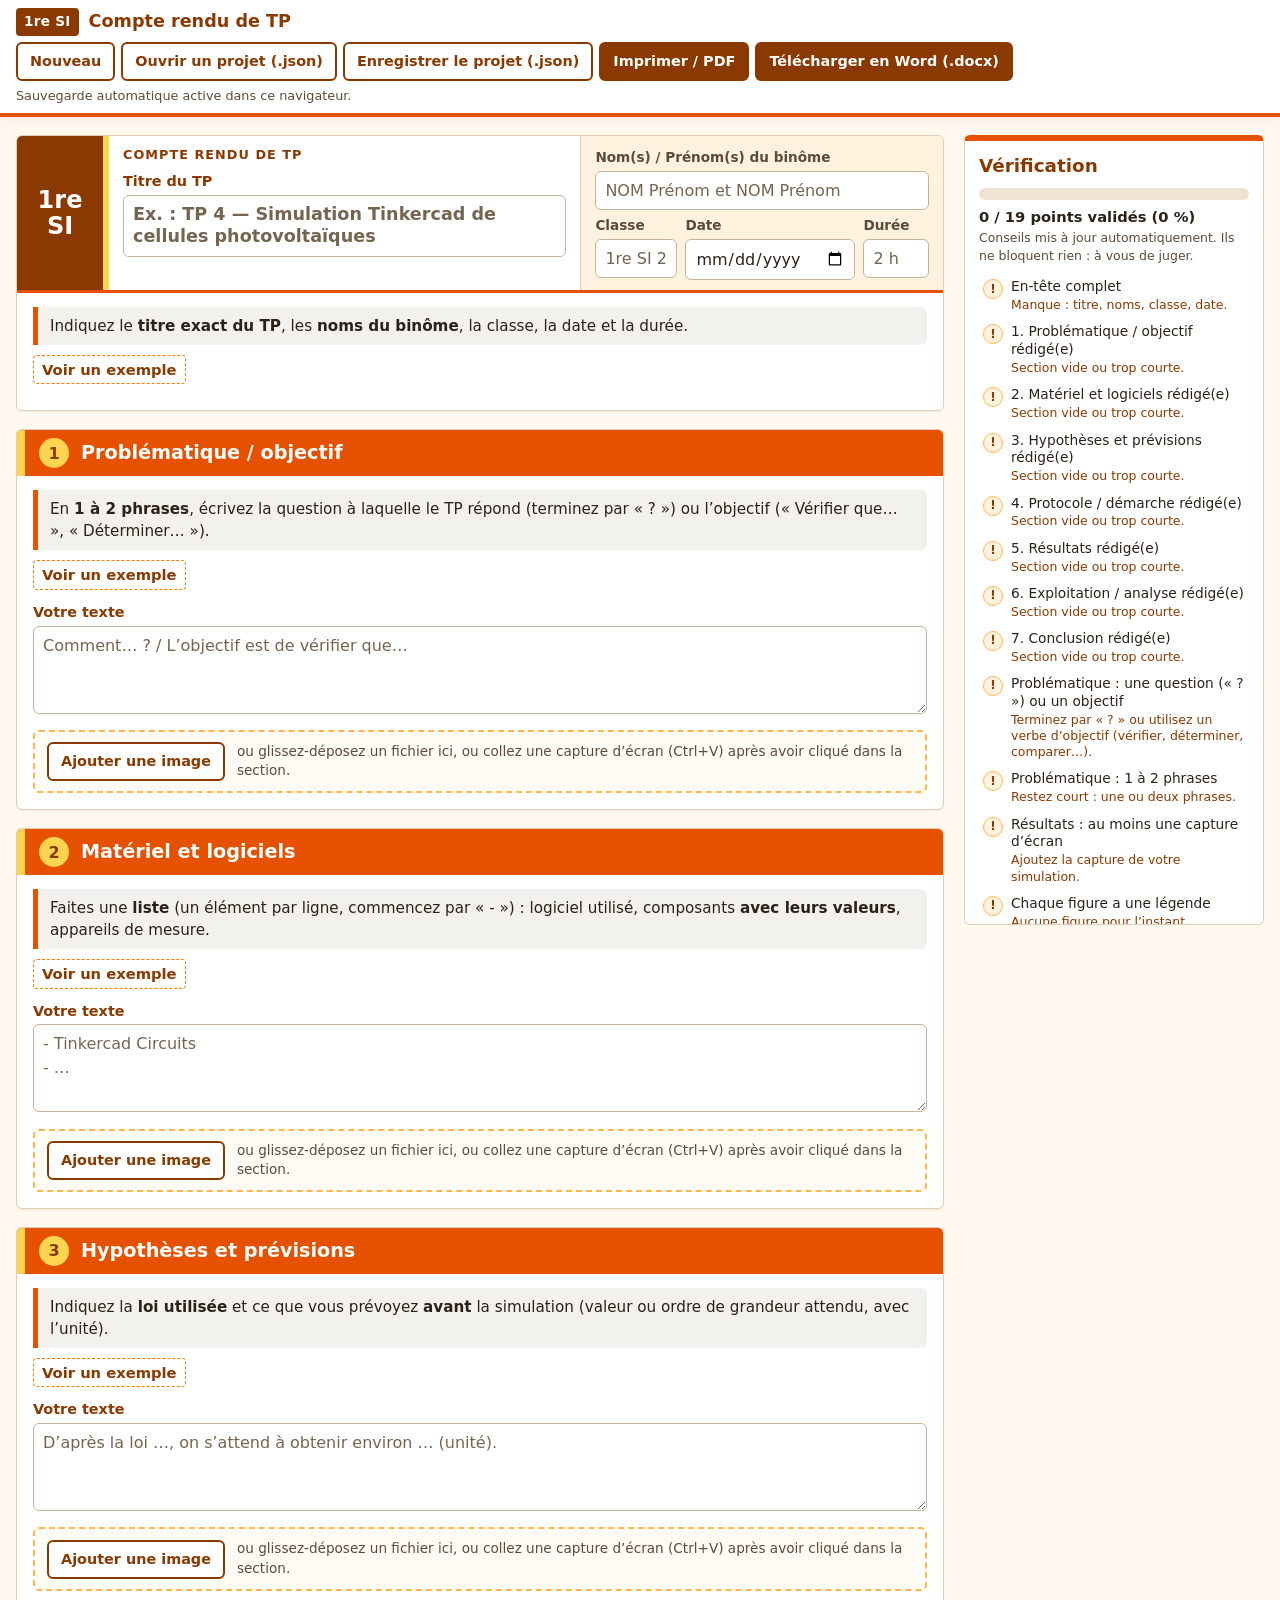
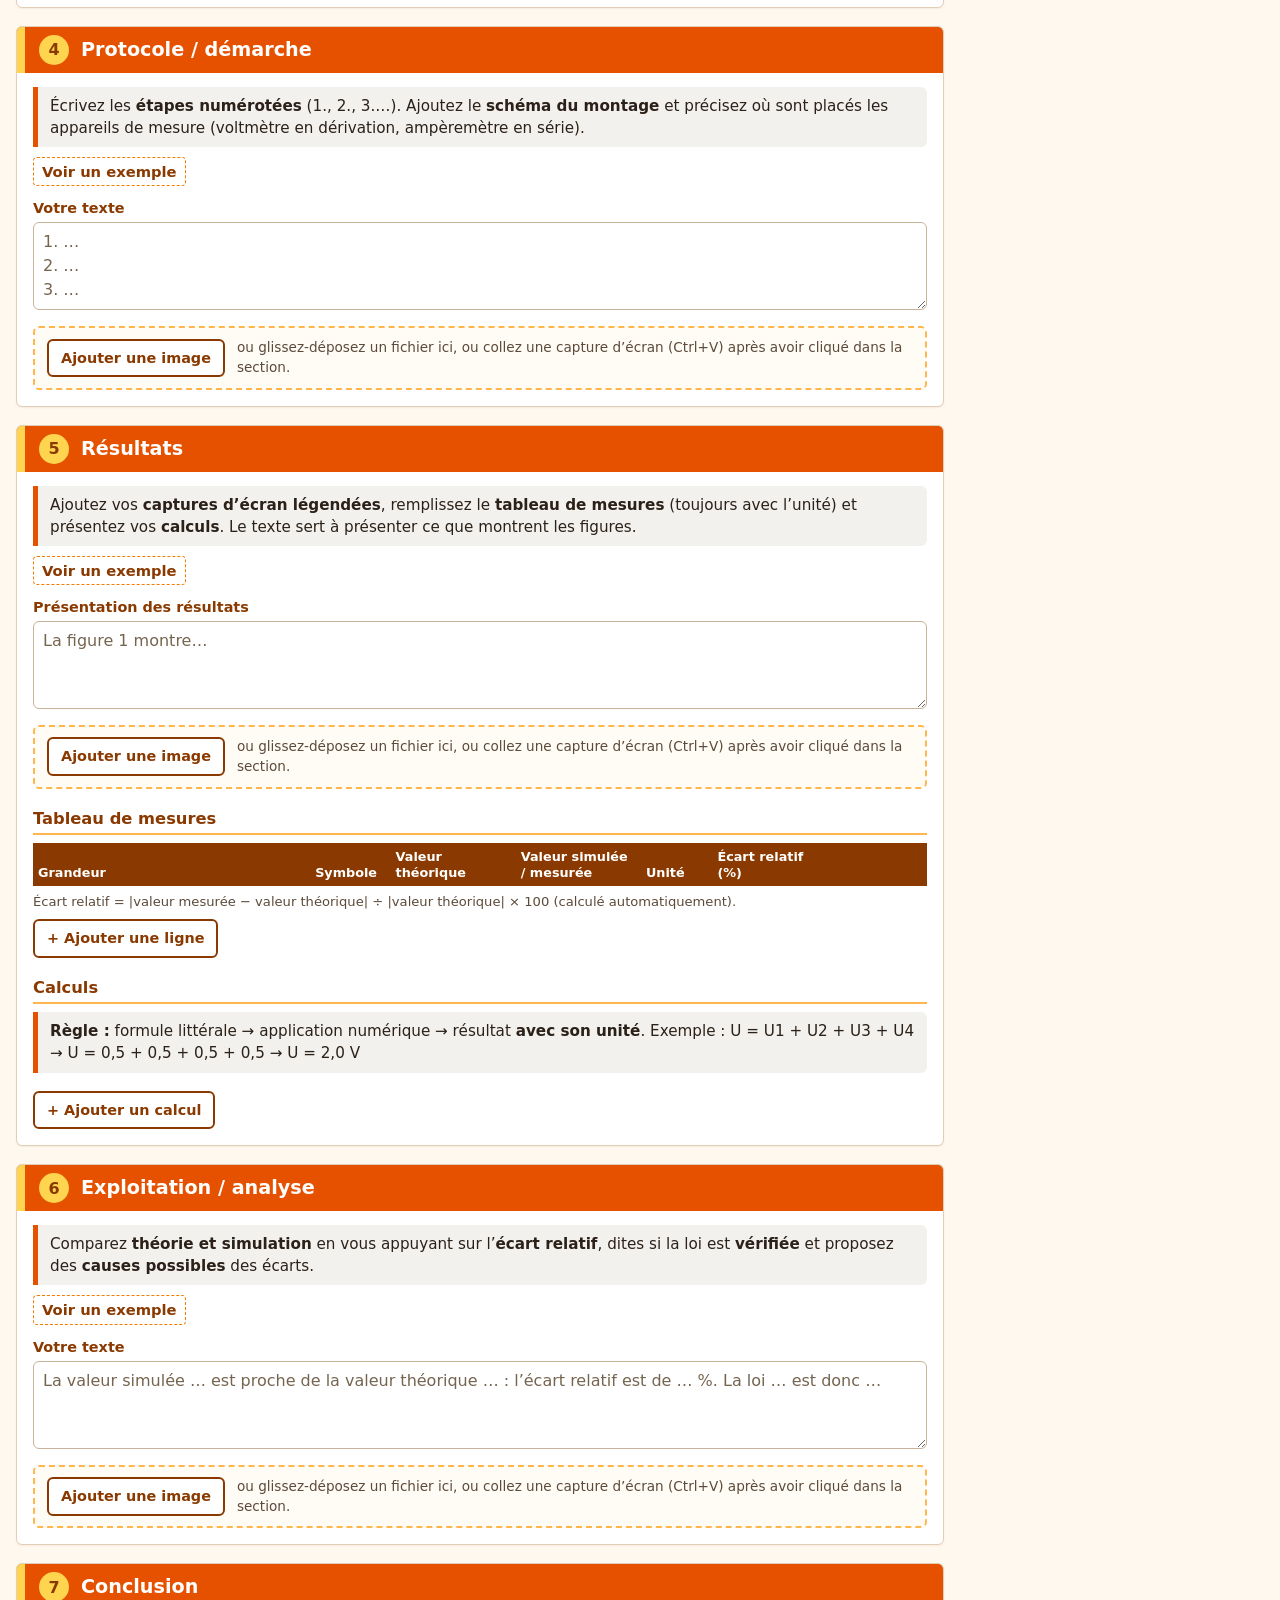
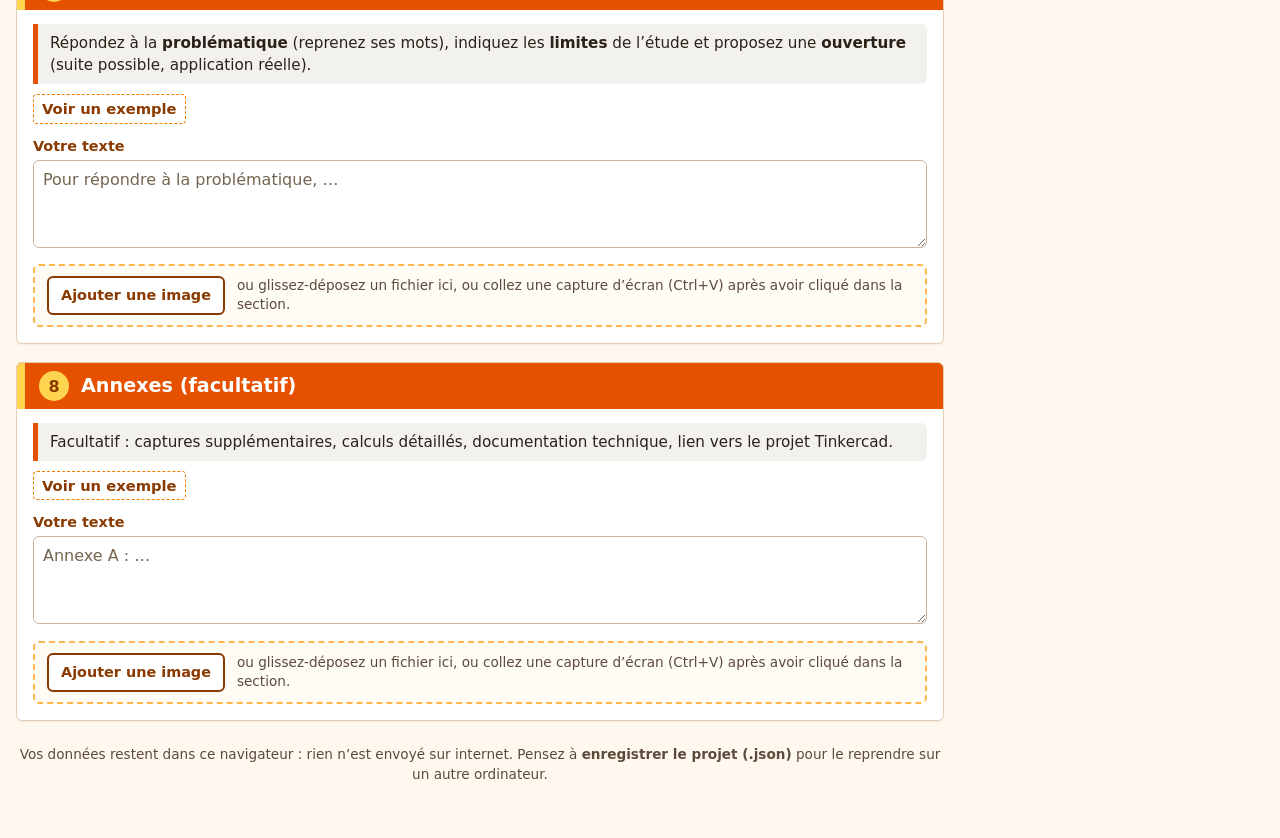
==== index.html @ ab00ecb6 "Add files via upload" ====
<!doctype html>
<html lang="fr">
<head>
  <meta charset="utf-8">
  <meta name="viewport" content="width=device-width, initial-scale=1">
  <title>Compte rendu de TP — 1re SI</title>
  <meta name="description" content="Outil hors ligne pour rédiger un compte rendu de TP en 1re Sciences de l'Ingénieur. Aucune donnée n'est envoyée sur internet.">
  <link rel="icon" href="img/icone.svg" type="image/svg+xml">
  <link rel="stylesheet" href="css/style.css">
  <link rel="stylesheet" href="css/print.css" media="print">
  <script defer src="lib/docx.min.js"></script>
  <script defer src="js/sections.js"></script>
  <script defer src="js/images.js"></script>
  <script defer src="js/export-docx.js"></script>
  <script defer src="js/app.js"></script>
</head>
<body>
  <a class="lien-evitement" href="#contenu">Aller au compte rendu</a>

  <div class="app" id="app">
    <header class="barre" role="banner">
      <div class="barre-titre">
        <span class="pastille">1re SI</span>
        <span class="barre-nom">Compte rendu de TP</span>
      </div>
      <nav class="barre-actions" aria-label="Actions sur le compte rendu">
        <button type="button" id="btn-nouveau" class="btn">Nouveau</button>
        <button type="button" id="btn-ouvrir" class="btn">Ouvrir un projet (.json)</button>
        <input type="file" id="input-ouvrir" accept=".json,application/json" hidden>
        <button type="button" id="btn-enregistrer" class="btn">Enregistrer le projet (.json)</button>
        <button type="button" id="btn-imprimer" class="btn btn-principal">Imprimer / PDF</button>
        <button type="button" id="btn-docx" class="btn btn-principal">Télécharger en Word (.docx)</button>
      </nav>
      <p class="etat-sauvegarde" id="etat-sauvegarde" role="status" aria-live="polite"></p>
    </header>

    <div class="mise-en-page">
      <main id="contenu" class="contenu" tabindex="-1">
        <div class="bandeau-info" id="bandeau-info" role="status" aria-live="polite" hidden></div>

        <!-- 0. En-tête : cartouche de fiche -->
        <section class="fiche-section cartouche-section" id="sec-entete" aria-labelledby="titre-entete">
          <div class="cartouche">
            <div class="cartouche-case">1re<br>SI</div>
            <div class="cartouche-centre">
              <h1 id="titre-entete" class="cartouche-h1">Compte rendu de TP</h1>
              <label for="ent-titre" class="label-fort">Titre du TP</label>
              <textarea id="ent-titre" data-entete="titre" rows="1" class="titre-tp"
                     placeholder="Ex. : TP 4 — Simulation Tinkercad de cellules photovoltaïques"></textarea>
            </div>
            <div class="cartouche-infos">
              <label for="ent-noms">Nom(s) / Prénom(s) du binôme</label>
              <input type="text" id="ent-noms" data-entete="noms" autocomplete="off" placeholder="NOM Prénom et NOM Prénom">
              <div class="cartouche-ligne">
                <div>
                  <label for="ent-classe">Classe</label>
                  <input type="text" id="ent-classe" data-entete="classe" autocomplete="off" placeholder="1re SI 2">
                </div>
                <div>
                  <label for="ent-date">Date</label>
                  <input type="date" id="ent-date" data-entete="date">
                </div>
                <div>
                  <label for="ent-duree">Durée</label>
                  <input type="text" id="ent-duree" data-entete="duree" autocomplete="off" placeholder="2 h">
                </div>
              </div>
            </div>
          </div>
          <div class="consigne" id="consigne-entete"></div>
          <details class="exemple"><summary>Voir un exemple</summary><div id="exemple-entete"></div></details>
        </section>

        <div id="sections"></div>

        <p class="pied-note">Vos données restent dans ce navigateur : rien n’est envoyé sur internet.
          Pensez à <strong>enregistrer le projet (.json)</strong> pour le reprendre sur un autre ordinateur.</p>
      </main>

      <aside class="verif" aria-labelledby="titre-verif">
        <div class="verif-boite">
          <h2 id="titre-verif" class="verif-titre">Vérification</h2>
          <div class="progression" aria-hidden="true"><div class="progression-barre" id="progression-barre"></div></div>
          <p class="progression-texte" id="progression-texte" aria-live="polite"></p>
          <p class="verif-aide">Conseils mis à jour automatiquement. Ils ne bloquent rien : à vous de juger.</p>
          <ul class="verif-liste" id="verif-liste"></ul>
        </div>
      </aside>
    </div>
  </div>

  <!-- Rendu destiné à l’impression / PDF (rempli par js/app.js) -->
  <div id="impression" class="impression" aria-hidden="true"></div>

  <template id="tpl-section">
    <section class="fiche-section">
      <h2 class="bandeau"><span class="num"></span><span class="bandeau-texte"></span></h2>
      <div class="section-corps">
        <div class="consigne"></div>
        <details class="exemple"><summary>Voir un exemple</summary><div class="exemple-contenu"></div></details>
        <label class="label-fort label-texte"></label>
        <textarea class="texte-auto" rows="3"></textarea>
        <ol class="figures" aria-label="Figures de la section"></ol>
        <div class="depot">
          <button type="button" class="btn btn-image">Ajouter une image</button>
          <span class="depot-aide">ou glissez-déposez un fichier ici, ou collez une capture d’écran (Ctrl+V) après avoir cliqué dans la section.</span>
          <input type="file" accept="image/*" multiple hidden>
        </div>
        <div class="zone-mesures"></div>
      </div>
    </section>
  </template>

  <noscript><p class="noscript">Cet outil a besoin de JavaScript pour fonctionner.</p></noscript>
</body>
</html>
---- css/style.css ----
/* Compte rendu de TP — 1re SI — feuille de style écran
 * Charte filière SI : orange et jaune. Polices système uniquement (aucune dépendance réseau). */

:root {
  --si-fonce: #8a3a00;
  --si: #e65100;
  --si-moyen: #f57c00;
  --si-clair: #ffb74d;
  --jaune: #ffd54f;
  --fond: #fff8ee;
  --texte: #2b2118;
  --texte-doux: #5c4a3a;
  --gris-consigne: #f3f1ee;
  --bord: #e3cdb4;
  --blanc: #ffffff;
  --ok: #1b6e2d;
  --ok-fond: #e8f5e9;
  --alerte: #8a3a00;
  --alerte-fond: #fff3e0;
  --erreur: #b3261e;
  --rayon: 6px;
  --police: system-ui, -apple-system, "Segoe UI", Roboto, "Helvetica Neue", Arial, "Noto Sans", sans-serif;
}

* { box-sizing: border-box; }
html { scroll-padding-top: 90px; }
body {
  margin: 0;
  background: var(--fond);
  color: var(--texte);
  font-family: var(--police);
  font-size: 16px;
  line-height: 1.45;
}

.visually-hidden {
  position: absolute !important; width: 1px; height: 1px; padding: 0; margin: -1px;
  overflow: hidden; clip: rect(0 0 0 0); white-space: nowrap; border: 0;
}
.lien-evitement {
  position: absolute; left: 8px; top: -60px; z-index: 100;
  background: var(--si-fonce); color: #fff; padding: 8px 12px; border-radius: var(--rayon);
}
.lien-evitement:focus { top: 8px; }

:focus-visible { outline: 3px solid #1a4fd6; outline-offset: 2px; }

/* ---------- Barre du haut ---------- */
.barre {
  position: sticky; top: 0; z-index: 20;
  display: flex; flex-wrap: wrap; align-items: center; gap: 6px 14px;
  padding: 8px 16px;
  background: var(--blanc);
  border-bottom: 4px solid var(--si);
  box-shadow: 0 2px 6px rgba(80, 40, 0, .08);
}
.barre-titre { display: flex; align-items: center; gap: 10px; margin-right: auto; }
.pastille {
  background: var(--si-fonce); color: #fff; font-weight: 800; font-size: .85rem;
  padding: 4px 8px; border-radius: 4px; letter-spacing: .02em;
}
.barre-nom { font-weight: 700; font-size: 1.1rem; color: var(--si-fonce); }
.barre-actions { display: flex; flex-wrap: wrap; gap: 6px; }
.etat-sauvegarde { flex-basis: 100%; margin: 0; font-size: .8rem; color: var(--texte-doux); min-height: 1em; }
.etat-sauvegarde.alerte { color: var(--erreur); font-weight: 600; }

.btn {
  font: inherit; font-size: .9rem; font-weight: 600;
  padding: 7px 12px; min-height: 38px;
  border-radius: var(--rayon);
  border: 2px solid var(--si-fonce);
  background: var(--blanc); color: var(--si-fonce);
  cursor: pointer;
}
.btn:hover { background: #fff1e0; }
.btn-principal { background: var(--si-fonce); color: #fff; }
.btn-principal:hover { background: #6e2e00; }
.btn:disabled { opacity: .6; cursor: progress; }
.btn-discret { border-width: 1px; font-weight: 500; font-size: .85rem; min-height: 32px; padding: 4px 10px; }

.btn-icone {
  font: inherit; width: 34px; height: 34px; border-radius: var(--rayon);
  border: 1px solid var(--bord); background: var(--blanc); color: var(--si-fonce);
  cursor: pointer; font-weight: 700;
}
.btn-icone:hover:not(:disabled) { background: #fff1e0; border-color: var(--si-fonce); }
.btn-icone:disabled { opacity: .35; cursor: default; }

/* ---------- Mise en page ---------- */
.mise-en-page {
  display: grid;
  grid-template-columns: minmax(0, 1fr) 300px;
  gap: 20px;
  max-width: 1280px;
  margin: 0 auto;
  padding: 18px 16px 40px;
}
.contenu { min-width: 0; outline: none; }

.bandeau-info {
  margin: 0 0 14px; padding: 10px 14px; border-radius: var(--rayon);
  background: #fff3cd; border: 1px solid var(--jaune); color: var(--texte);
}
.bandeau-info.erreur { background: #fde8e6; border-color: #e6a19b; color: #7a1a12; }

/* ---------- Sections (fiche de lycée) ---------- */
.fiche-section {
  background: var(--blanc);
  border: 1px solid var(--bord);
  border-radius: var(--rayon);
  margin-bottom: 18px;
  box-shadow: 0 1px 2px rgba(80, 40, 0, .06);
  overflow: hidden;
}
.fiche-section.survol-depot { outline: 3px dashed var(--si); outline-offset: -3px; background: #fffaf2; }

.bandeau {
  display: flex; align-items: center; gap: 12px;
  margin: 0; padding: 8px 14px;
  background: var(--si);
  color: #fff;
  font-size: 1.2rem; font-weight: 700; /* grand texte gras : contraste AA (≥ 3:1) sur l’orange */
  border-left: 8px solid var(--jaune);
}
.num {
  display: inline-grid; place-items: center;
  width: 30px; height: 30px; border-radius: 50%;
  background: var(--jaune); color: var(--si-fonce); font-weight: 800; font-size: 1rem;
}
.section-corps { padding: 14px 16px 16px; }

.consigne {
  background: var(--gris-consigne);
  border-left: 5px solid var(--si);
  padding: 8px 12px;
  border-radius: 0 var(--rayon) var(--rayon) 0;
  margin: 0 0 10px;
  font-size: .95rem;
}
.consigne-regle { margin-top: 4px; }

.exemple { margin: 0 0 12px; }
.exemple summary {
  cursor: pointer; display: inline-block;
  color: var(--si-fonce); font-weight: 600; font-size: .92rem;
  padding: 3px 8px; border-radius: 4px; border: 1px dashed var(--si-moyen);
}
.exemple summary:hover { background: #fff1e0; }
.exemple[open] summary { margin-bottom: 6px; }
.exemple > div {
  background: #fffdf5; border: 1px solid #f1e2b8; border-radius: var(--rayon);
  padding: 4px 14px; font-size: .93rem; color: var(--texte-doux);
}
.exemple > div::before {
  content: "Exemple — TP cellules photovoltaïques"; display: block;
  font-size: .75rem; text-transform: uppercase; letter-spacing: .05em; color: var(--si-fonce); font-weight: 700; margin-top: 8px;
}

label { display: block; font-size: .85rem; font-weight: 600; color: var(--texte-doux); margin: 6px 0 3px; }
.label-fort { color: var(--si-fonce); font-size: .9rem; }

input[type=text], input[type=date], textarea {
  width: 100%;
  font: inherit; color: var(--texte);
  border: 1px solid #c9b29a; border-radius: var(--rayon);
  padding: 7px 9px; background: #fff;
}
input::placeholder, textarea::placeholder { color: #75644f; }
textarea { resize: vertical; min-height: 72px; overflow: hidden; line-height: 1.5; }
input:focus, textarea:focus { border-color: var(--si-moyen); }
.manque { border-color: var(--si) !important; background: #fff6ec !important; }
.invalide { border-color: var(--erreur) !important; background: #fdeceb !important; }

/* ---------- Cartouche d’en-tête ---------- */
.cartouche-section { padding: 0 0 14px; }
.cartouche {
  display: grid;
  grid-template-columns: 92px minmax(0, 1.3fr) minmax(0, 1fr);
  border-bottom: 3px solid var(--si);
  margin-bottom: 14px;
}
.cartouche-case {
  background: var(--si-fonce); color: #fff;
  display: grid; place-items: center; text-align: center;
  font-size: 1.5rem; font-weight: 800; line-height: 1.1;
  border-right: 6px solid var(--jaune);
}
.cartouche-centre { padding: 10px 14px; }
.cartouche-h1 { margin: 0 0 2px; font-size: .8rem; text-transform: uppercase; letter-spacing: .08em; color: var(--si-fonce); }
.titre-tp { font-size: 1.1rem; font-weight: 700; min-height: 44px; resize: none; line-height: 1.3; }
.cartouche-infos { padding: 6px 14px 10px; background: #fff3e0; border-left: 1px solid var(--bord); }
.cartouche-ligne { display: grid; grid-template-columns: 1fr 1.25fr .8fr; gap: 8px; }
.cartouche-section > .consigne, .cartouche-section > .exemple { margin-left: 16px; margin-right: 16px; }

/* ---------- Figures ---------- */
.figures { list-style: none; margin: 10px 0 0; padding: 0; }
.zone-mesures { margin-top: 6px; }
.figure {
  border: 1px solid var(--bord); border-radius: var(--rayon);
  padding: 10px; margin-bottom: 10px; background: #fffcf8;
}
.figure-cadre { margin: 0 auto 8px; }
.figure-cadre.largeur-50 { width: 50%; }
.figure-cadre.largeur-75 { width: 75%; }
.figure-cadre.largeur-100 { width: 100%; }
.figure-cadre img { display: block; width: 100%; height: auto; max-height: 520px; object-fit: contain; border: 1px solid #eee; background: #fff; }
.figure-outils { display: grid; grid-template-columns: auto minmax(0, 1fr); gap: 6px 8px; align-items: center; }
.legende-label { margin: 0; color: var(--si-fonce); font-size: .95rem; white-space: nowrap; }
.figure-barre { grid-column: 1 / -1; display: flex; justify-content: space-between; align-items: center; gap: 8px; flex-wrap: wrap; }
.figure-tailles, .figure-actions { display: flex; gap: 4px; align-items: center; }
.petit { font-size: .8rem; color: var(--texte-doux); margin-right: 2px; }
.btn-taille {
  font: inherit; font-size: .82rem; padding: 4px 9px; min-height: 32px;
  border: 1px solid var(--bord); background: #fff; color: var(--texte); border-radius: 4px; cursor: pointer;
}
.btn-taille[aria-pressed="true"] { background: var(--jaune); border-color: var(--si-moyen); color: var(--si-fonce); font-weight: 700; }

.depot {
  margin-top: 10px; padding: 10px 12px;
  border: 2px dashed var(--si-clair); border-radius: var(--rayon);
  display: flex; flex-wrap: wrap; align-items: center; gap: 8px 12px;
  background: #fffbf5;
}
.depot-aide { font-size: .85rem; color: var(--texte-doux); flex: 1 1 260px; }

/* ---------- Tableau de mesures ---------- */
.sous-titre { margin: 18px 0 8px; font-size: 1.02rem; color: var(--si-fonce); border-bottom: 2px solid var(--si-clair); padding-bottom: 3px; }
.tableau-defile { overflow-x: auto; position: relative; }
.tableau-mesures { width: 100%; border-collapse: collapse; min-width: 640px; }
.tableau-mesures th {
  background: var(--si-fonce); color: #fff; font-size: .8rem; font-weight: 700;
  padding: 6px 5px; text-align: left; vertical-align: bottom; line-height: 1.2;
}
.tableau-mesures th:nth-child(1) { width: 31%; }
.tableau-mesures th:nth-child(2) { width: 9%; }
.tableau-mesures th:nth-child(3), .tableau-mesures th:nth-child(4) { width: 14%; }
.tableau-mesures th:nth-child(5) { width: 8%; }
.tableau-mesures th:nth-child(6) { width: 12%; }
.tableau-mesures th:nth-child(7) { width: 44px; }
.tableau-mesures td { border-bottom: 1px solid var(--bord); padding: 3px; }
.tableau-mesures tbody tr:nth-child(even) { background: #fdf6ee; }
.cellule { padding: 5px 6px !important; font-size: .92rem; }
.cellule-num { text-align: right; }
.ecart { font-weight: 700; text-align: right; padding-right: 8px !important; color: var(--ok); white-space: nowrap; }
.ecart-fort { color: var(--erreur); }
.aide-formule { font-size: .82rem; color: var(--texte-doux); margin: 6px 0 8px; }

.calculs-liste { display: grid; gap: 10px; margin-bottom: 8px; }
.calcul { border: 1px solid var(--bord); border-left: 5px solid var(--si-moyen); border-radius: var(--rayon); padding: 6px 12px 10px; margin: 0; background: #fffcf8; }
.calcul legend { font-weight: 700; color: var(--si-fonce); padding: 0 4px; }
.calcul-grille { display: grid; grid-template-columns: 1.3fr 1.3fr 1fr 90px; gap: 0 10px; margin-bottom: 6px; }
.calcul-champ.large { grid-column: 1 / -1; }

.pied-note { font-size: .85rem; color: var(--texte-doux); text-align: center; margin-top: 24px; }

/* ---------- Panneau Vérification ---------- */
.verif { min-width: 0; }
.verif-boite {
  position: sticky; top: 92px;
  background: var(--blanc); border: 1px solid var(--bord); border-top: 6px solid var(--si);
  border-radius: var(--rayon); padding: 12px 14px;
  max-height: calc(100vh - 110px); overflow-y: auto;
}
.verif-titre { margin: 0 0 8px; font-size: 1.15rem; color: var(--si-fonce); }
.progression { height: 12px; background: #f1e3d2; border-radius: 6px; overflow: hidden; }
.progression-barre { height: 100%; width: 0; background: linear-gradient(90deg, var(--si), var(--jaune)); transition: width .3s; }
.progression-texte { font-weight: 700; margin: 6px 0 2px; font-size: .92rem; }
.verif-aide { font-size: .78rem; color: var(--texte-doux); margin: 0 0 8px; }
.verif-liste { list-style: none; margin: 0; padding: 0; }
.verif-liste li { margin: 0; }
.verif-liste a {
  display: flex; gap: 8px; align-items: flex-start;
  padding: 5px 4px; border-radius: 4px; text-decoration: none; color: var(--texte); font-size: .86rem; line-height: 1.3;
}
.verif-liste a:hover { background: #fff6ec; }
.coche {
  flex: 0 0 20px; height: 20px; border-radius: 50%; display: grid; place-items: center;
  font-size: .75rem; font-weight: 800; margin-top: 1px;
}
.ok .coche { background: var(--ok-fond); color: var(--ok); border: 1px solid #9fcca8; }
.a-faire .coche { background: var(--alerte-fond); color: var(--alerte); border: 1px solid var(--si-clair); }
.ok .verif-texte { color: var(--texte-doux); }
.verif-texte small { display: block; color: var(--si-fonce); font-size: .78rem; margin-top: 1px; }

.impression { display: none; }
.noscript { padding: 20px; text-align: center; }

/* ---------- Tablette et petits écrans ---------- */
@media (max-width: 1100px) {
  .mise-en-page { grid-template-columns: minmax(0, 1fr) 260px; gap: 14px; }
}
@media (max-width: 900px) {
  .mise-en-page { grid-template-columns: 1fr; }
  .verif { order: -1; }
  .verif-boite { position: static; max-height: none; }
  .verif-liste { columns: 2; column-gap: 16px; }
  .verif-liste li { break-inside: avoid; }
  .barre { position: static; }
  .cartouche { grid-template-columns: 92px minmax(0, 1fr); }
  .cartouche-infos { grid-column: 1 / -1; border-left: 0; border-top: 1px solid var(--bord); }
  html { scroll-padding-top: 10px; }
}
@media (max-width: 640px) {
  .cartouche { grid-template-columns: 70px minmax(0, 1fr); }
  .cartouche-ligne { grid-template-columns: 1fr 1fr; }
  .calcul-grille { grid-template-columns: 1fr; }
  .verif-liste { columns: auto; max-height: 260px; overflow-y: auto; }
  .barre-actions .btn { flex: 1 1 auto; }
}
---- css/print.css ----
/* Compte rendu de TP — 1re SI — feuille d’impression A4
 * Seul le bloc #impression (généré par js/app.js) est imprimé : pas de boutons ni de champs. */

@page {
  size: A4;
  margin: 14mm 15mm 16mm 15mm;
  @bottom-left {
    content: "Compte rendu de TP — 1re SI";
    font-family: system-ui, -apple-system, "Segoe UI", Roboto, Arial, sans-serif;
    font-size: 8pt; color: #6b5a4a;
  }
  @bottom-right {
    content: "Page " counter(page) " / " counter(pages);
    font-family: system-ui, -apple-system, "Segoe UI", Roboto, Arial, sans-serif;
    font-size: 8pt; color: #6b5a4a;
  }
}

html, body { background: #fff !important; }
body { font-size: 10.5pt; line-height: 1.4; color: #1f1710; }
* { -webkit-print-color-adjust: exact; print-color-adjust: exact; }

.app, .lien-evitement, .noscript { display: none !important; }
.impression { display: block !important; }

/* Cartouche */
.p-cartouche {
  display: grid;
  grid-template-columns: 22mm minmax(0, 1fr) 62mm;
  border: 1.2pt solid #8a3a00;
  margin-bottom: 6mm;
  break-inside: avoid;
}
.p-case {
  background: #e65100; color: #fff; border-right: 3mm solid #ffd54f;
  display: grid; place-items: center; text-align: center;
  font-weight: 800; font-size: 15pt; line-height: 1.1;
}
.p-titre { padding: 3mm 4mm; }
.p-sur { font-size: 8pt; text-transform: uppercase; letter-spacing: .08em; color: #8a3a00; font-weight: 700; }
.p-h1 { font-size: 15pt; font-weight: 800; line-height: 1.2; margin-top: 1mm; }
.p-infos {
  margin: 0; padding: 2.5mm 4mm; background: #fff3e0; border-left: 1pt solid #e3cdb4;
  display: grid; grid-template-columns: auto 1fr; gap: .6mm 3mm; font-size: 9.5pt; align-content: center;
}
.p-infos dt { font-weight: 700; color: #8a3a00; }
.p-infos dd { margin: 0; }

/* Sections */
.p-section { margin-bottom: 5mm; }
.p-bandeau {
  display: flex; align-items: center; gap: 3mm;
  background: #e65100; color: #fff; border-left: 2.5mm solid #ffd54f;
  font-size: 12pt; margin: 0 0 2.5mm; padding: 1.4mm 3mm;
  break-after: avoid; page-break-after: avoid; break-inside: avoid;
}
.p-num {
  display: inline-grid; place-items: center; width: 6.5mm; height: 6.5mm; border-radius: 50%;
  background: #ffd54f; color: #8a3a00; font-size: 10pt; font-weight: 800;
}
.p-section p { margin: 0 0 2mm; orphans: 3; widows: 3; }
.p-vide { color: #8a7867; font-style: italic; }

/* Figures : jamais coupées */
.p-figure { margin: 3mm auto 4mm; text-align: center; break-inside: avoid; page-break-inside: avoid; }
.p-figure img { display: block; margin: 0 auto 1.5mm; max-width: 100%; max-height: 190mm; object-fit: contain; border: .5pt solid #ddd; }
.p-l50 { width: 50%; } .p-l75 { width: 75%; } .p-l100 { width: 100%; }
.p-figure figcaption { font-size: 9pt; font-style: italic; color: #3d3026; }

/* Tableau de mesures */
.p-tableau { width: 100%; border-collapse: collapse; margin: 3mm 0 4mm; font-size: 9pt; break-inside: avoid; }
.p-tableau caption { text-align: left; font-weight: 700; color: #8a3a00; margin-bottom: 1mm; font-size: 10pt; }
.p-tableau th { background: #8a3a00; color: #fff; padding: 1.4mm 1.5mm; text-align: left; font-weight: 700; border: .5pt solid #8a3a00; }
.p-tableau td { border: .5pt solid #c9b29a; padding: 1.2mm 1.5mm; }
.p-tableau tbody tr:nth-child(even) td { background: #fdf3e7; }
.p-tableau .n { text-align: right; white-space: nowrap; }
.p-tableau tr { break-inside: avoid; }

/* Calculs */
.p-calculs h3 { font-size: 10.5pt; color: #8a3a00; margin: 3mm 0 1.5mm; break-after: avoid; }
.p-calcul {
  border: .6pt solid #e3cdb4; border-left: 1.6mm solid #f57c00; background: #fffaf3;
  padding: 1.6mm 3mm; margin-bottom: 2mm; break-inside: avoid; font-size: 9.5pt;
}
.p-calcul-titre { font-weight: 700; color: #8a3a00; margin-bottom: .6mm; }
.p-etiq { font-weight: 700; }
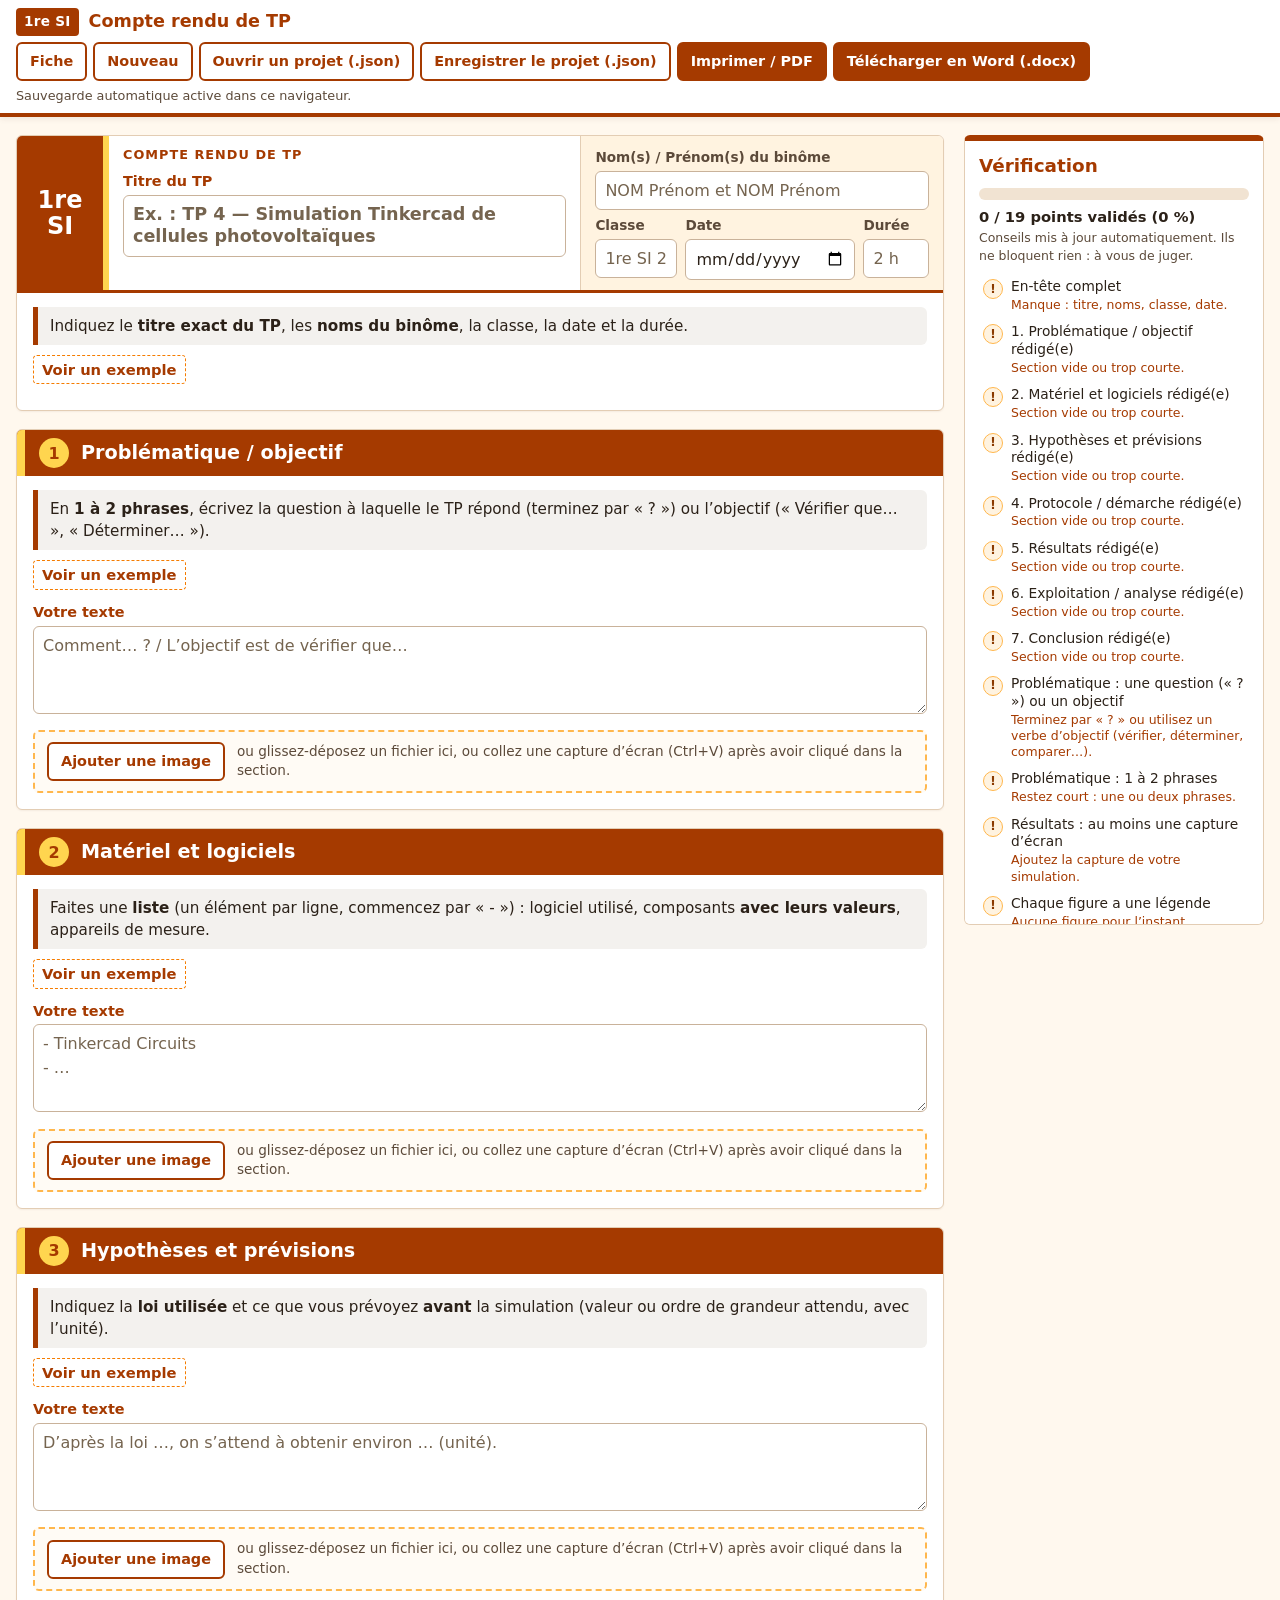
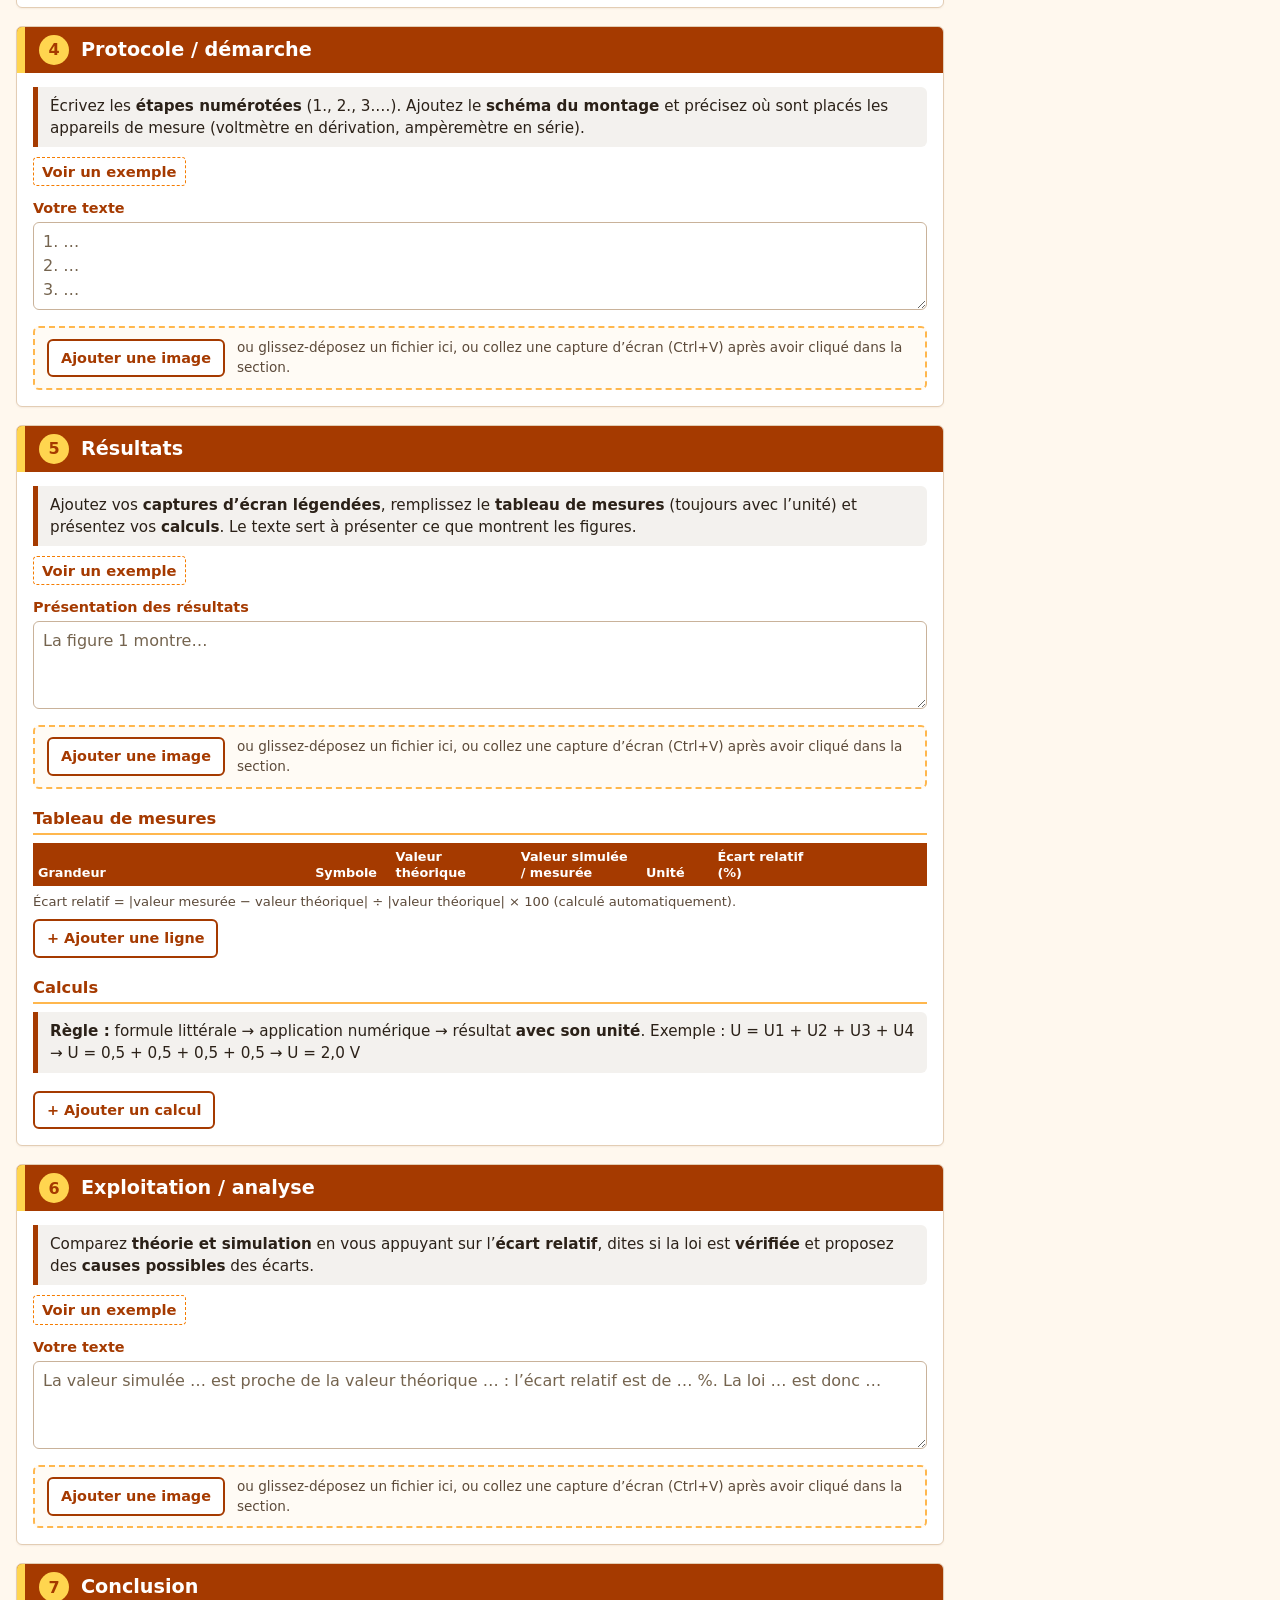
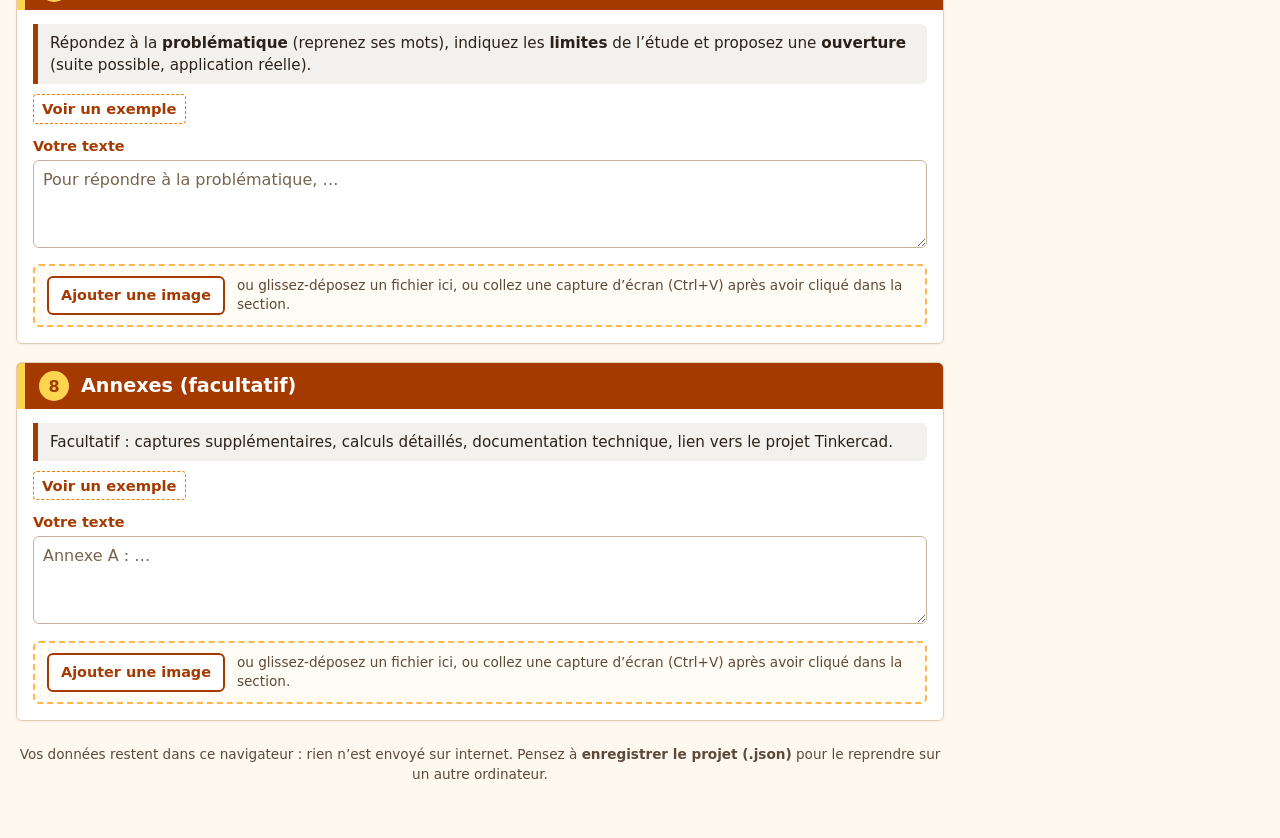
==== commit de05368b: "Add button for fiche in navigation actions" ====
--- a/index.html
+++ b/index.html
@@ -24,6 +24,7 @@
         <span class="barre-nom">Compte rendu de TP</span>
       </div>
       <nav class="barre-actions" aria-label="Actions sur le compte rendu">
+         <button type="button" id="btn-fiche" class="btn">Fiche</button>
         <button type="button" id="btn-nouveau" class="btn">Nouveau</button>
         <button type="button" id="btn-ouvrir" class="btn">Ouvrir un projet (.json)</button>
         <input type="file" id="input-ouvrir" accept=".json,application/json" hidden>
--- a/css/style.css
+++ b/css/style.css
@@ -2,8 +2,8 @@
  * Charte filière SI : orange et jaune. Polices système uniquement (aucune dépendance réseau). */
 
 :root {
-  --si-fonce: #8a3a00;
-  --si: #e65100;
+  --si-fonce: #a53a00;
+  --si: #a53a00;
   --si-moyen: #f57c00;
   --si-clair: #ffb74d;
   --jaune: #ffd54f;
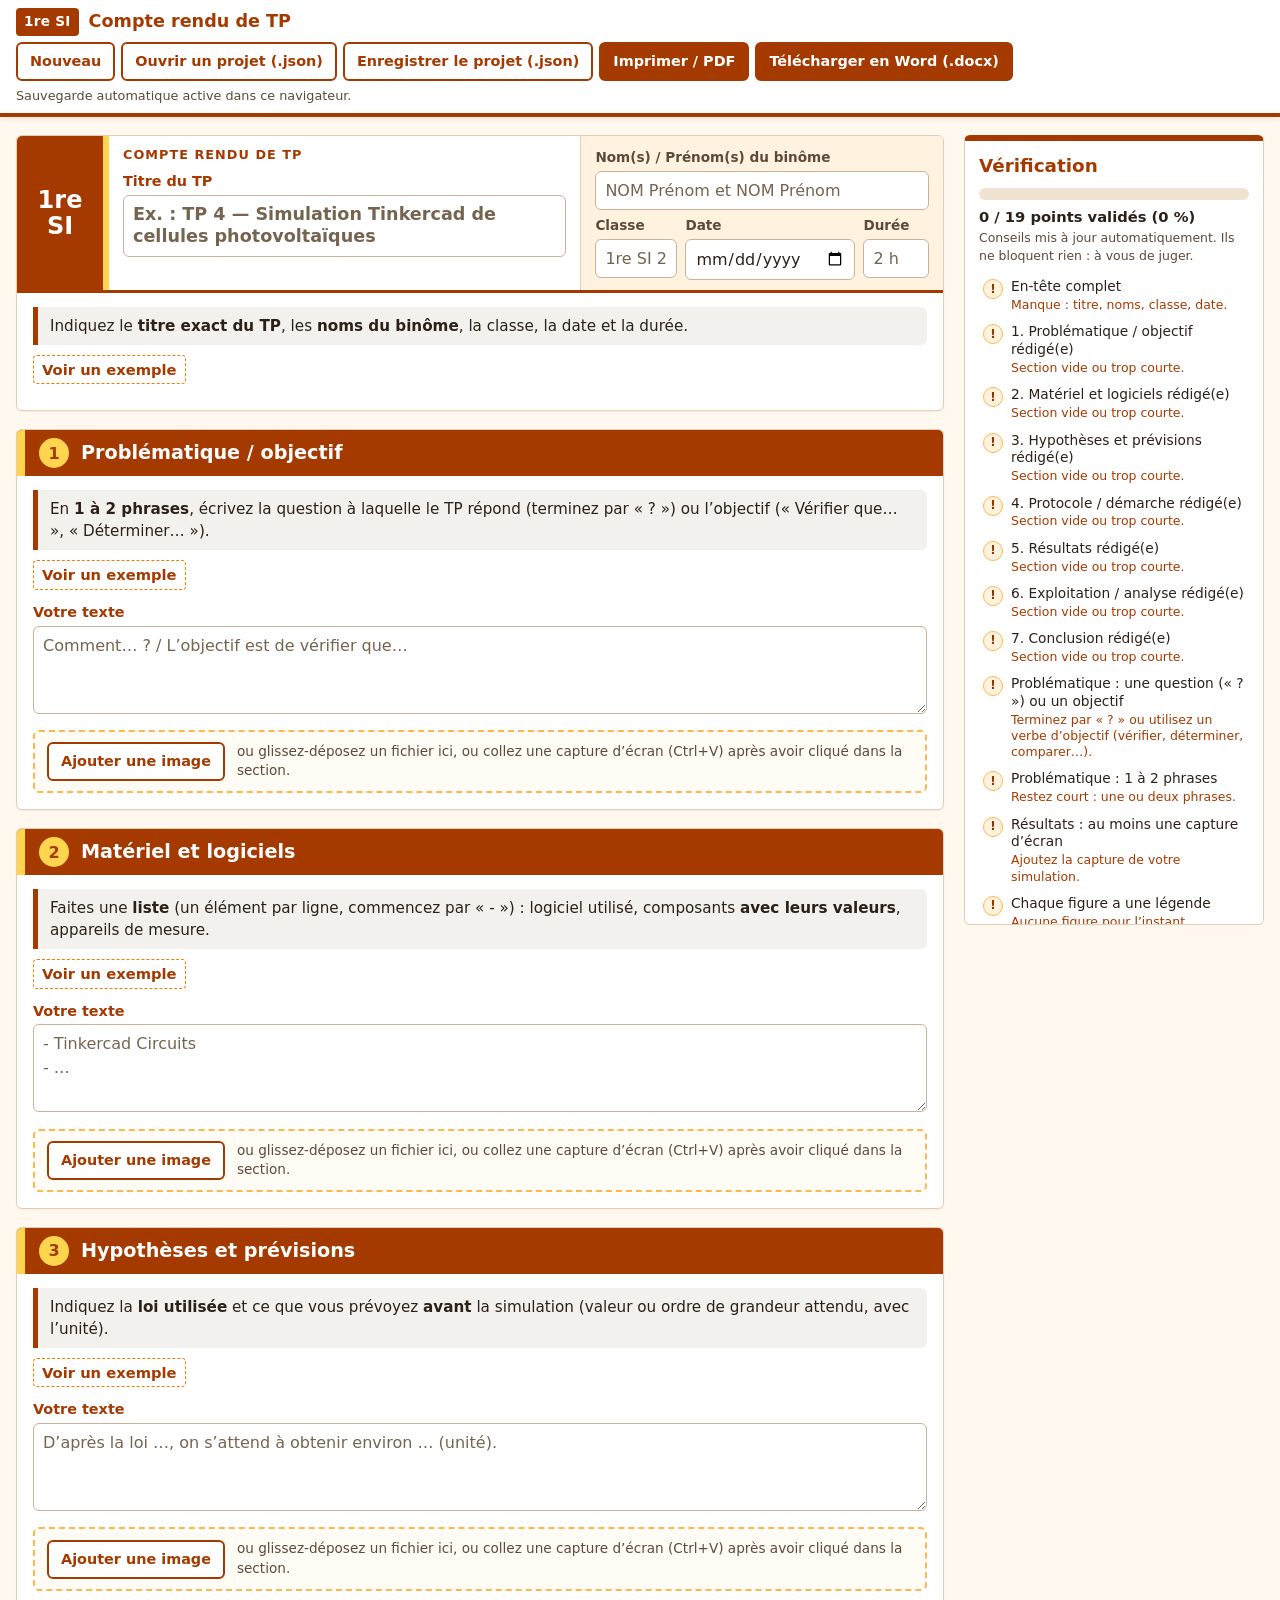
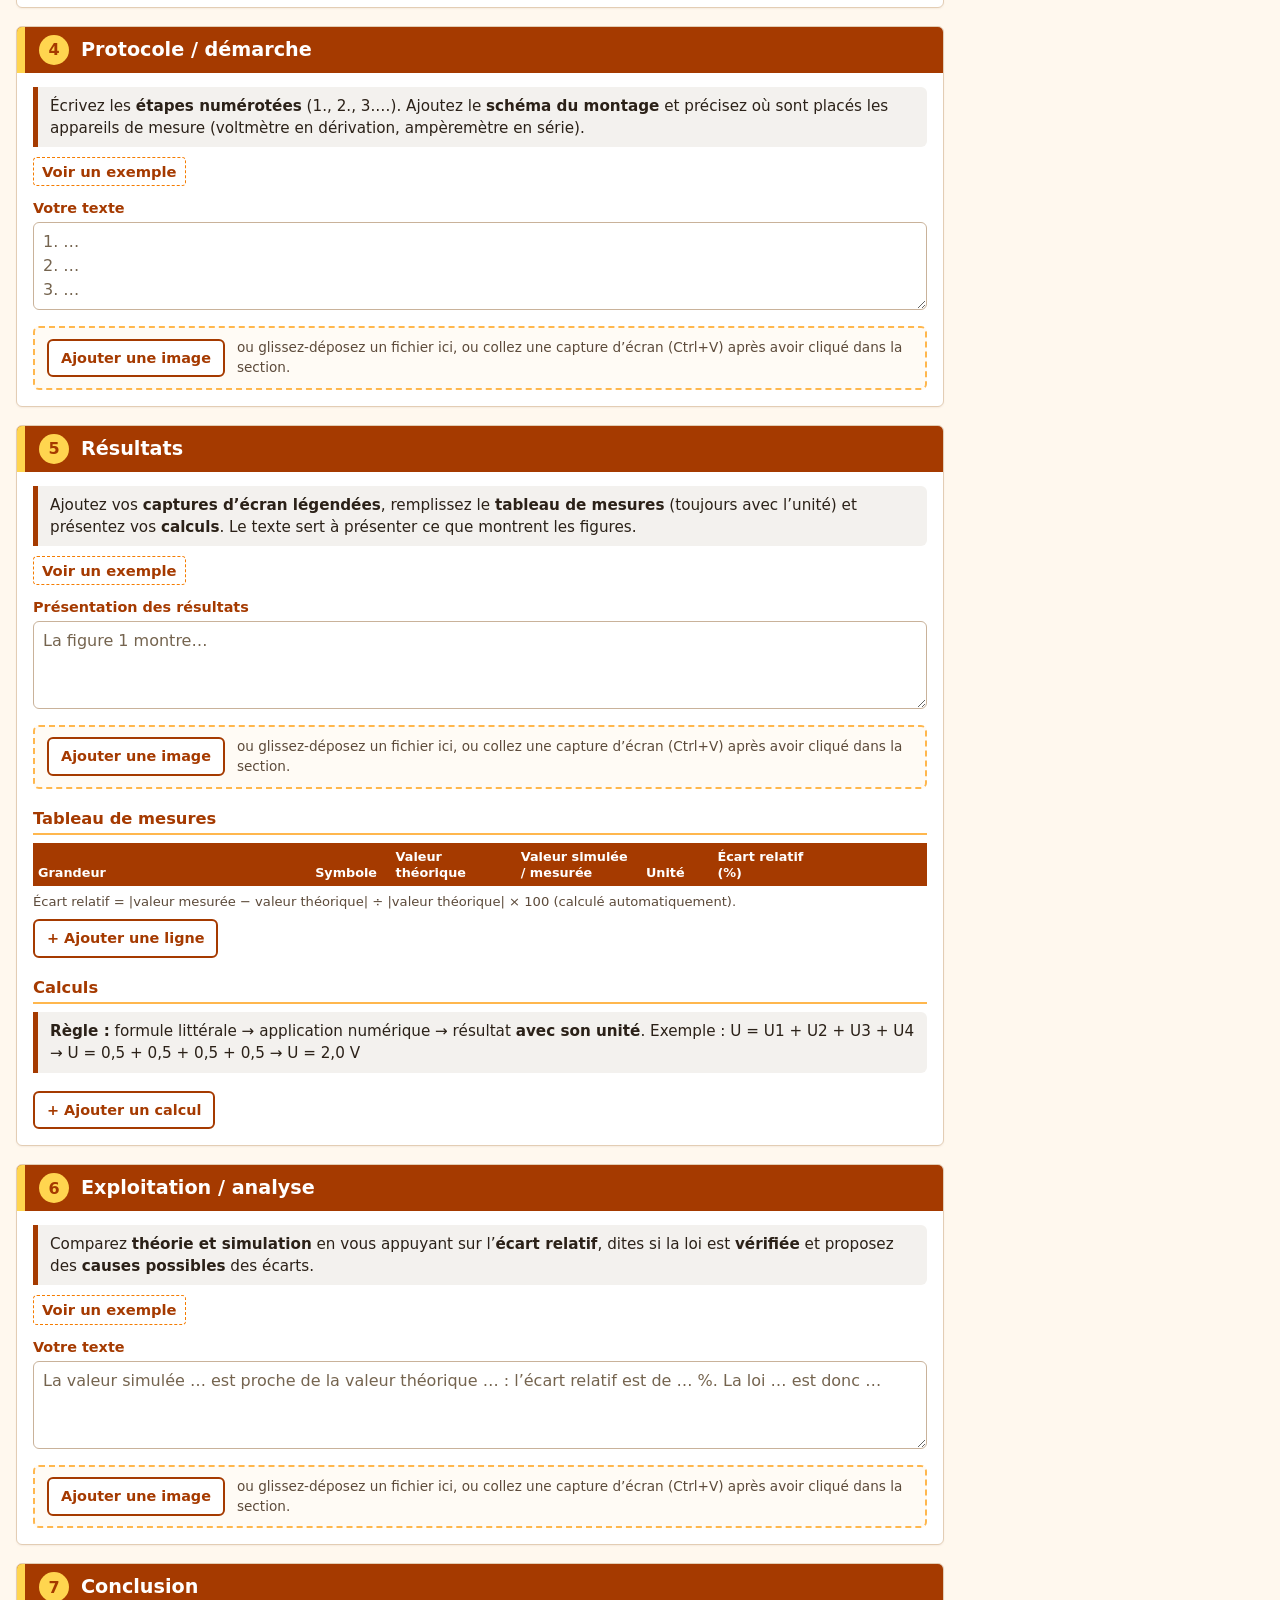
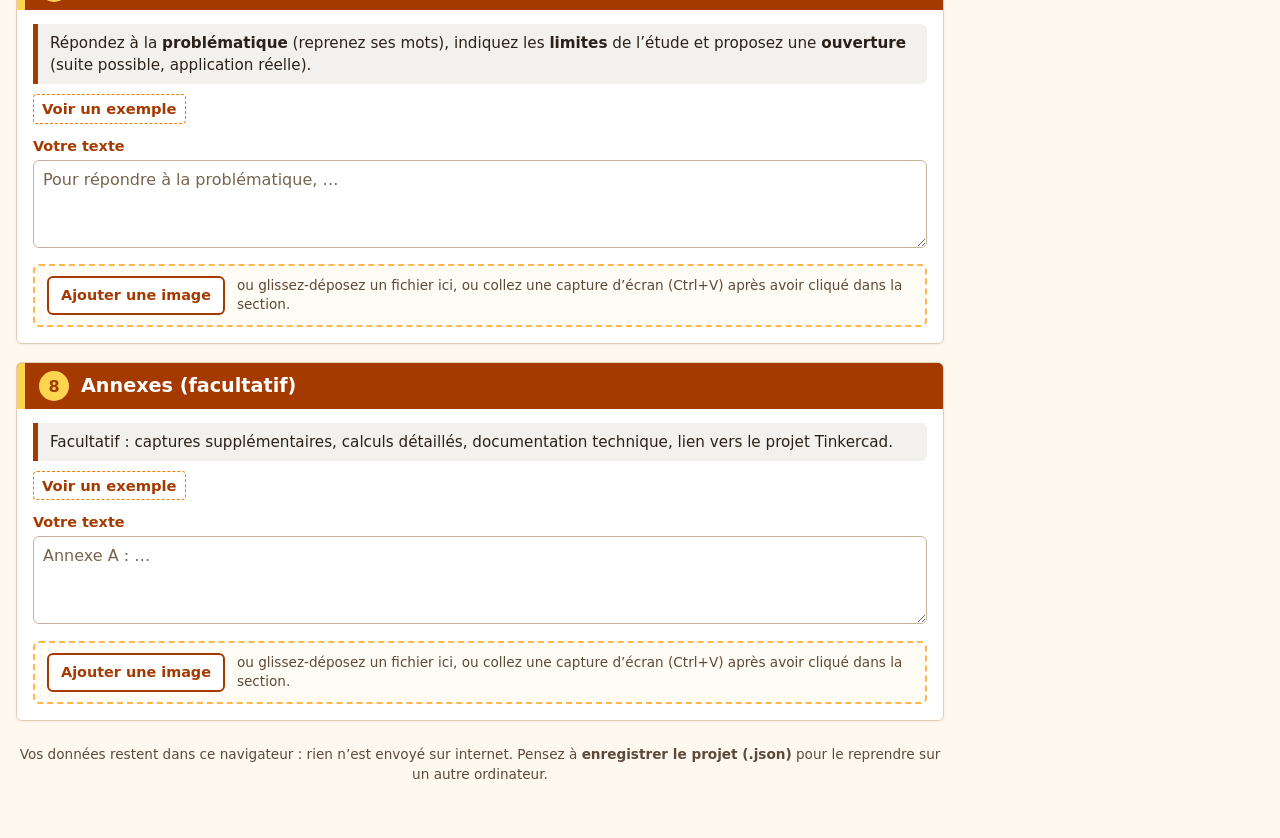
==== commit 269f7a7c: "Comment out Fiche button link in index.html Commented out the link to the method sheet button." ====
--- a/index.html
+++ b/index.html
@@ -24,7 +24,7 @@
         <span class="barre-nom">Compte rendu de TP</span>
       </div>
       <nav class="barre-actions" aria-label="Actions sur le compte rendu">
-         <button type="button" id="btn-fiche" class="btn">Fiche</button>
+        <!--a href="modeles/Fiche_Methode_Compte_Rendu_TP_1SI.pdf"> <button type="button" id="btn-fiche" class="btn">Fiche</button></a-->
         <button type="button" id="btn-nouveau" class="btn">Nouveau</button>
         <button type="button" id="btn-ouvrir" class="btn">Ouvrir un projet (.json)</button>
         <input type="file" id="input-ouvrir" accept=".json,application/json" hidden>
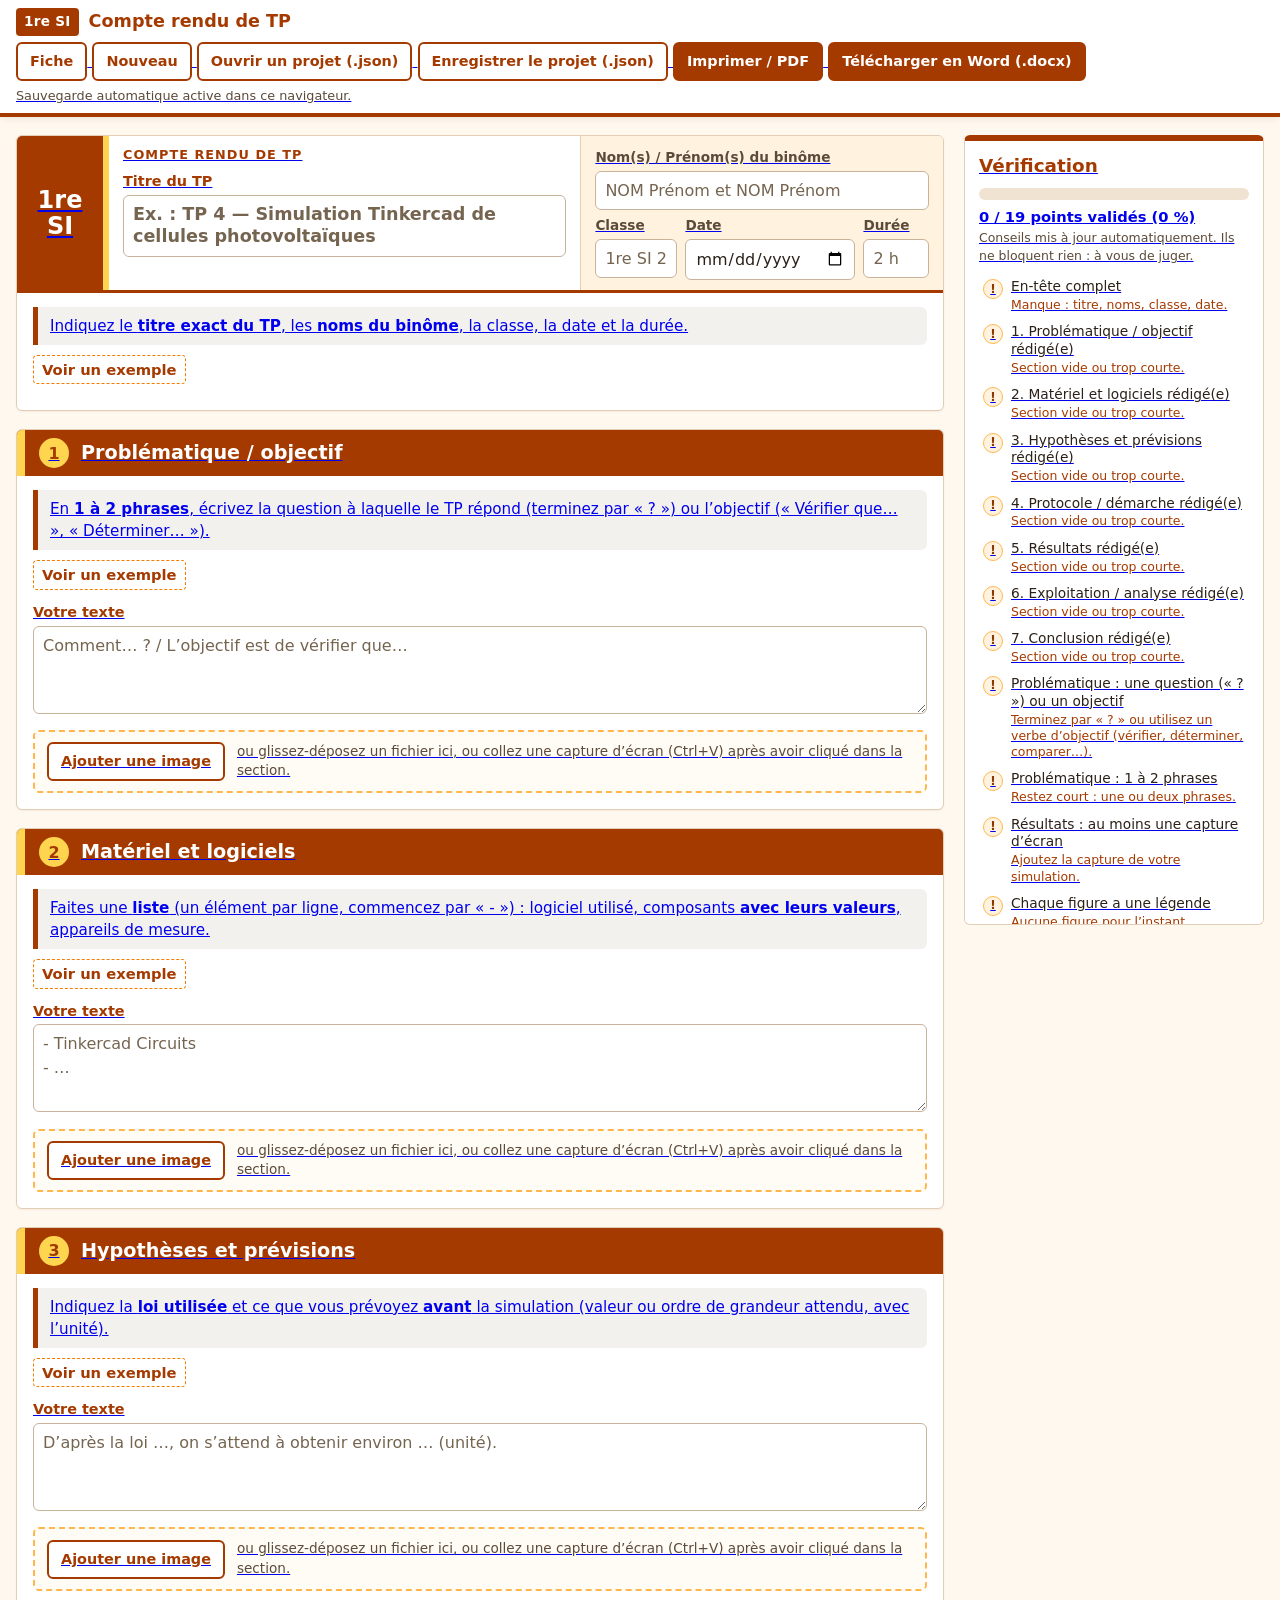
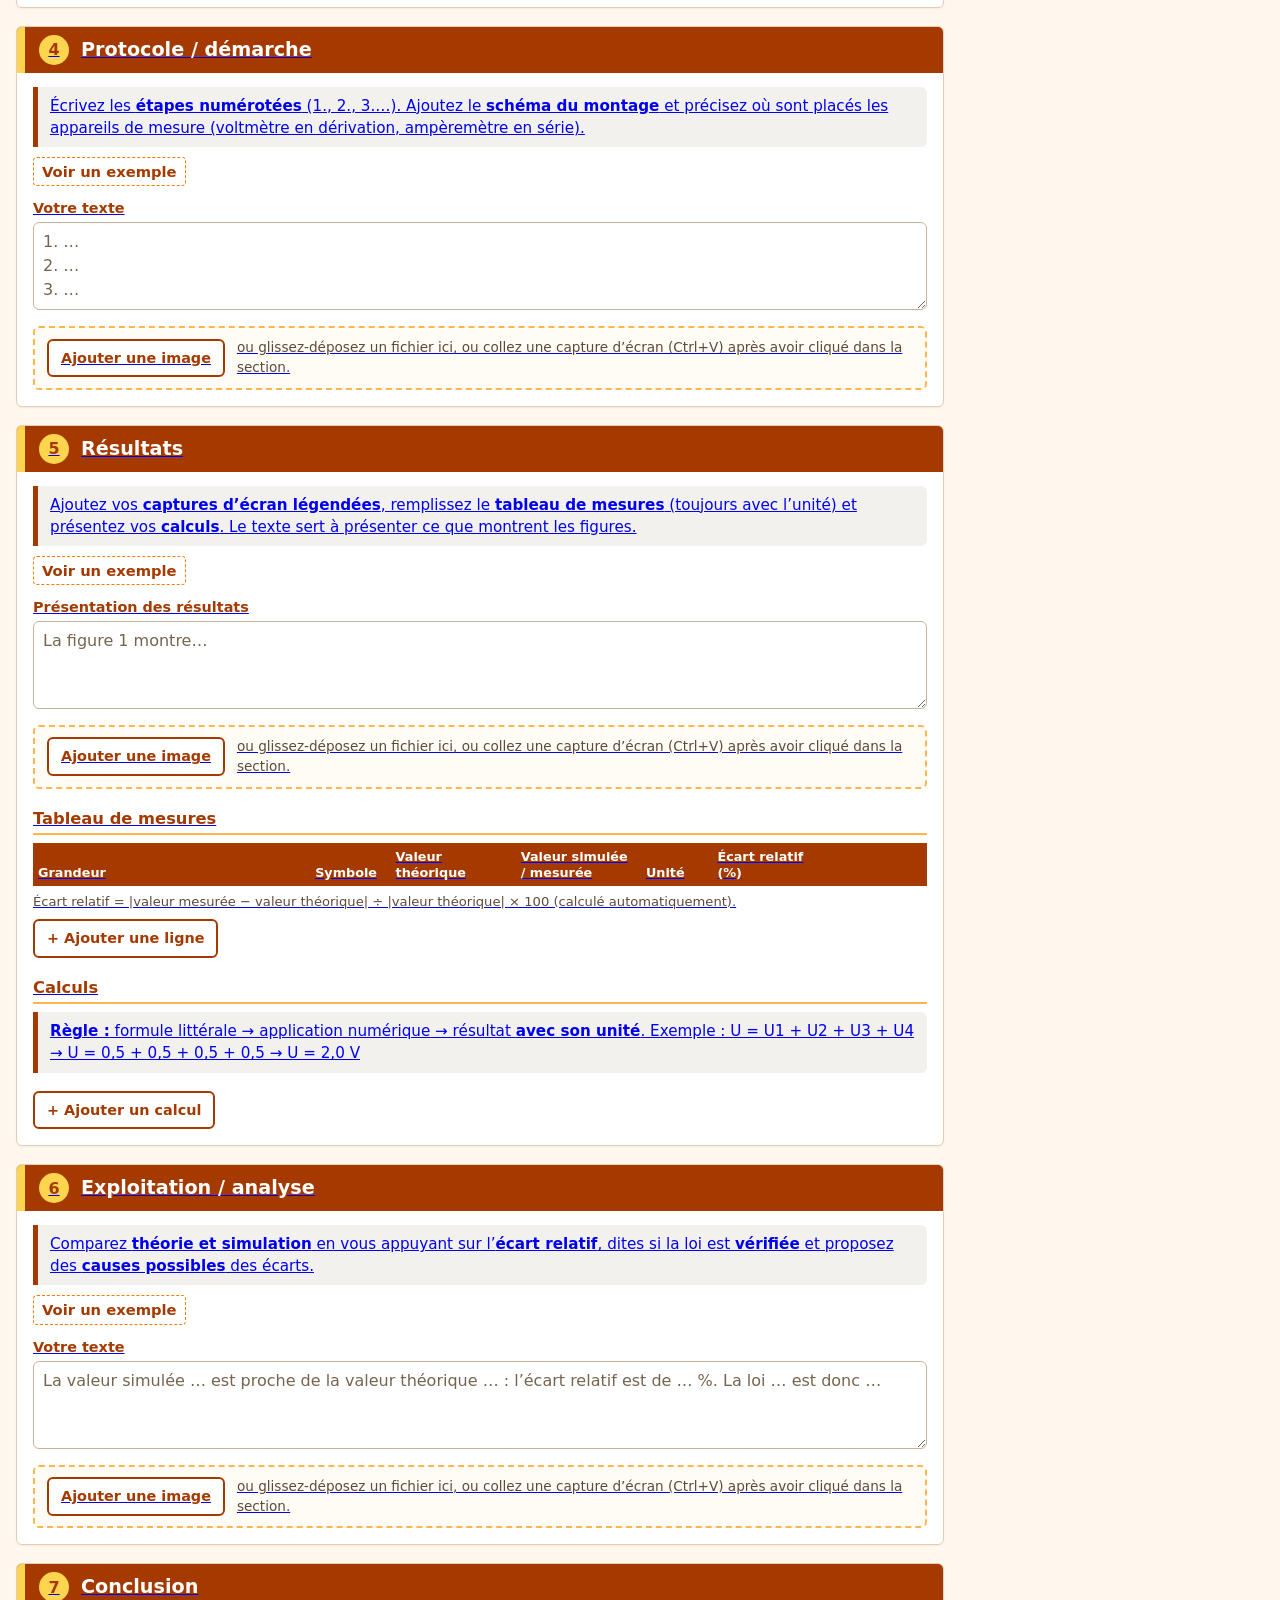
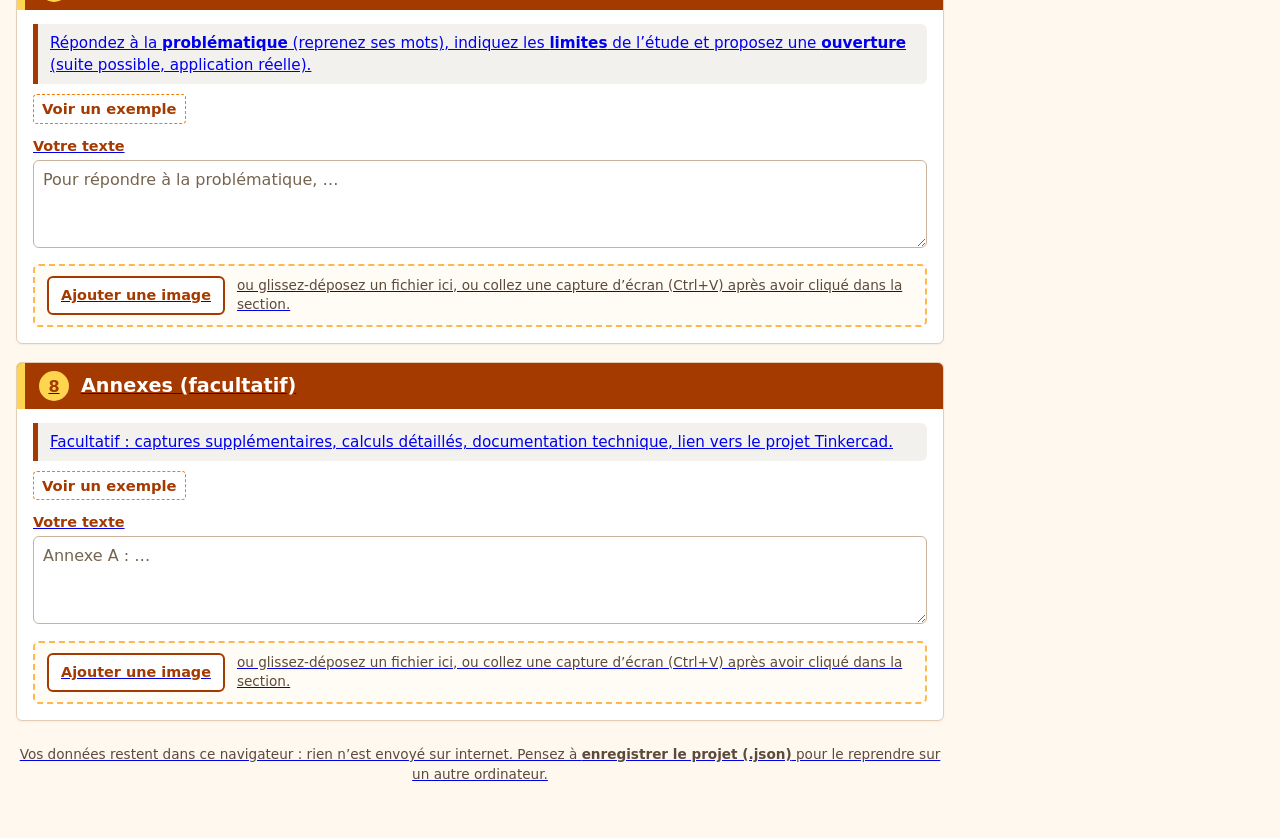
==== commit a3c14858: "Update link to Fiche_Methode.pdf in index.html" ====
--- a/index.html
+++ b/index.html
@@ -24,7 +24,7 @@
         <span class="barre-nom">Compte rendu de TP</span>
       </div>
       <nav class="barre-actions" aria-label="Actions sur le compte rendu">
-        <!--a href="modeles/Fiche_Methode_Compte_Rendu_TP_1SI.pdf"> <button type="button" id="btn-fiche" class="btn">Fiche</button></a-->
+        <a href="Fiche_Methode.pdf" target="_blank"> <button type="button" id="btn-fiche" class="btn">Fiche</button></a-->
         <button type="button" id="btn-nouveau" class="btn">Nouveau</button>
         <button type="button" id="btn-ouvrir" class="btn">Ouvrir un projet (.json)</button>
         <input type="file" id="input-ouvrir" accept=".json,application/json" hidden>
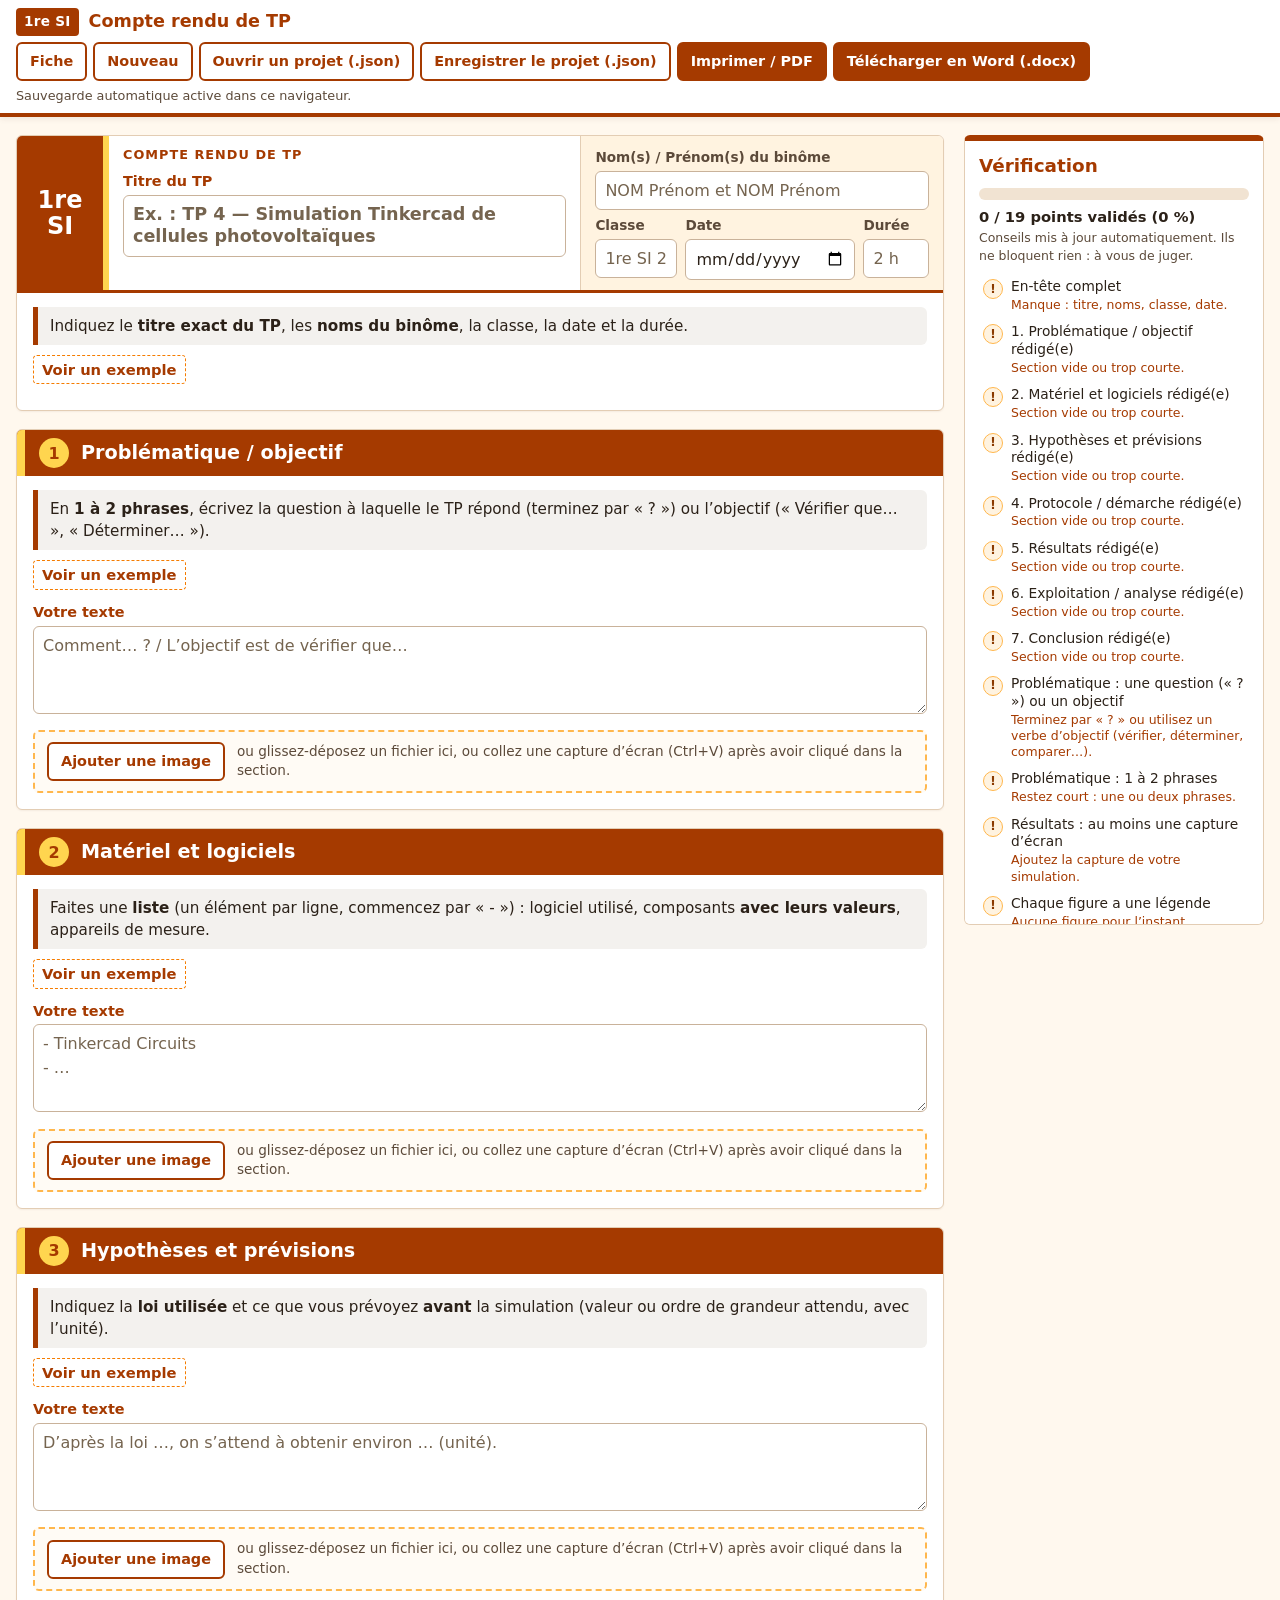
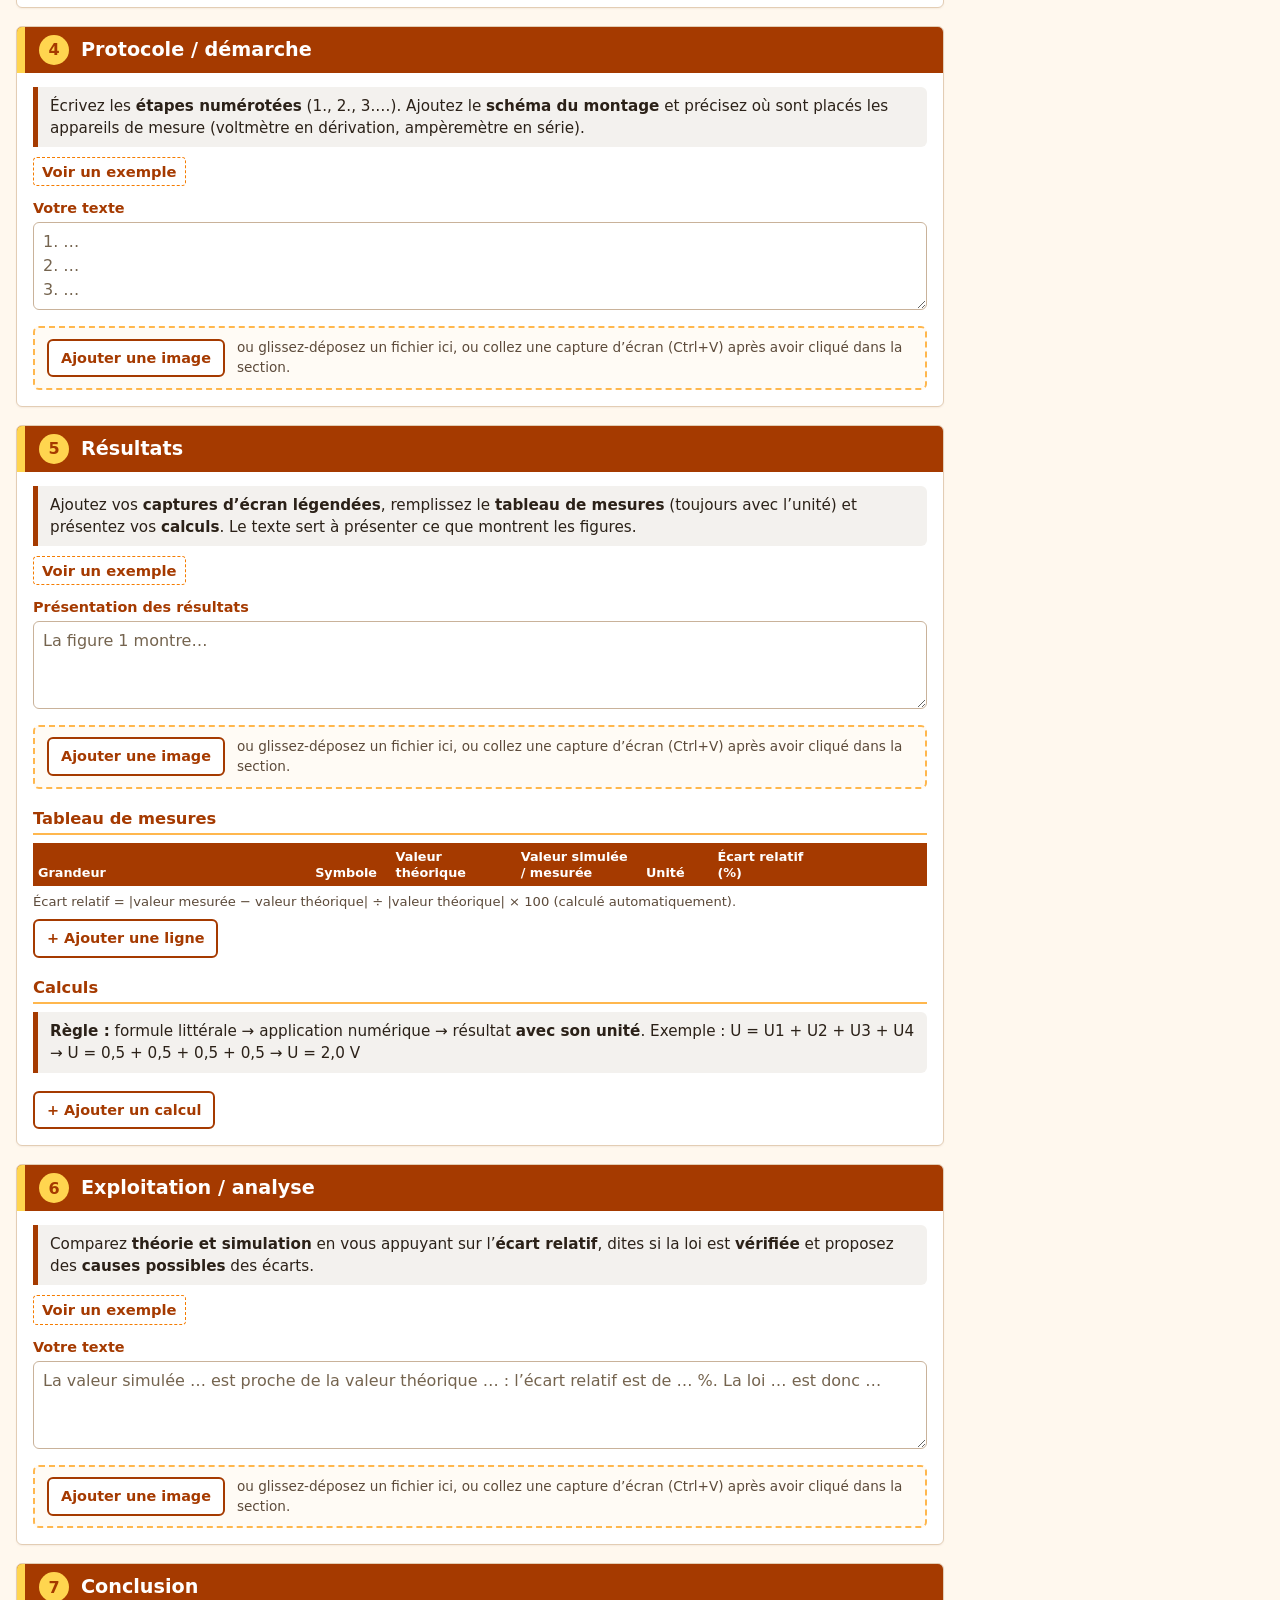
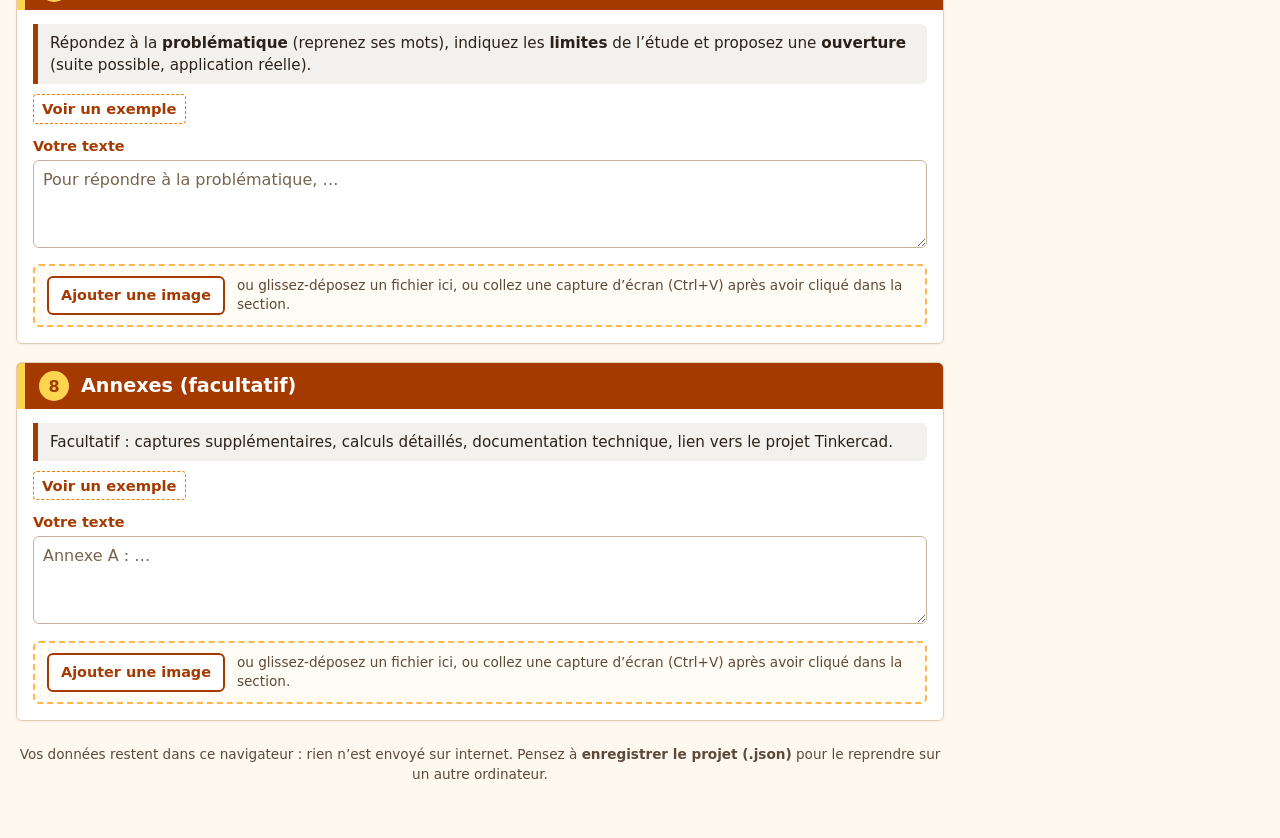
==== commit 02da7675: "Fix HTML button tag for Fiche link" ====
--- a/index.html
+++ b/index.html
@@ -24,7 +24,7 @@
         <span class="barre-nom">Compte rendu de TP</span>
       </div>
       <nav class="barre-actions" aria-label="Actions sur le compte rendu">
-        <a href="Fiche_Methode.pdf" target="_blank"> <button type="button" id="btn-fiche" class="btn">Fiche</button></a-->
+        <a href="Fiche_Methode.pdf" target="_blank"> <button type="button" id="btn-fiche" class="btn">Fiche</button></a>
         <button type="button" id="btn-nouveau" class="btn">Nouveau</button>
         <button type="button" id="btn-ouvrir" class="btn">Ouvrir un projet (.json)</button>
         <input type="file" id="input-ouvrir" accept=".json,application/json" hidden>
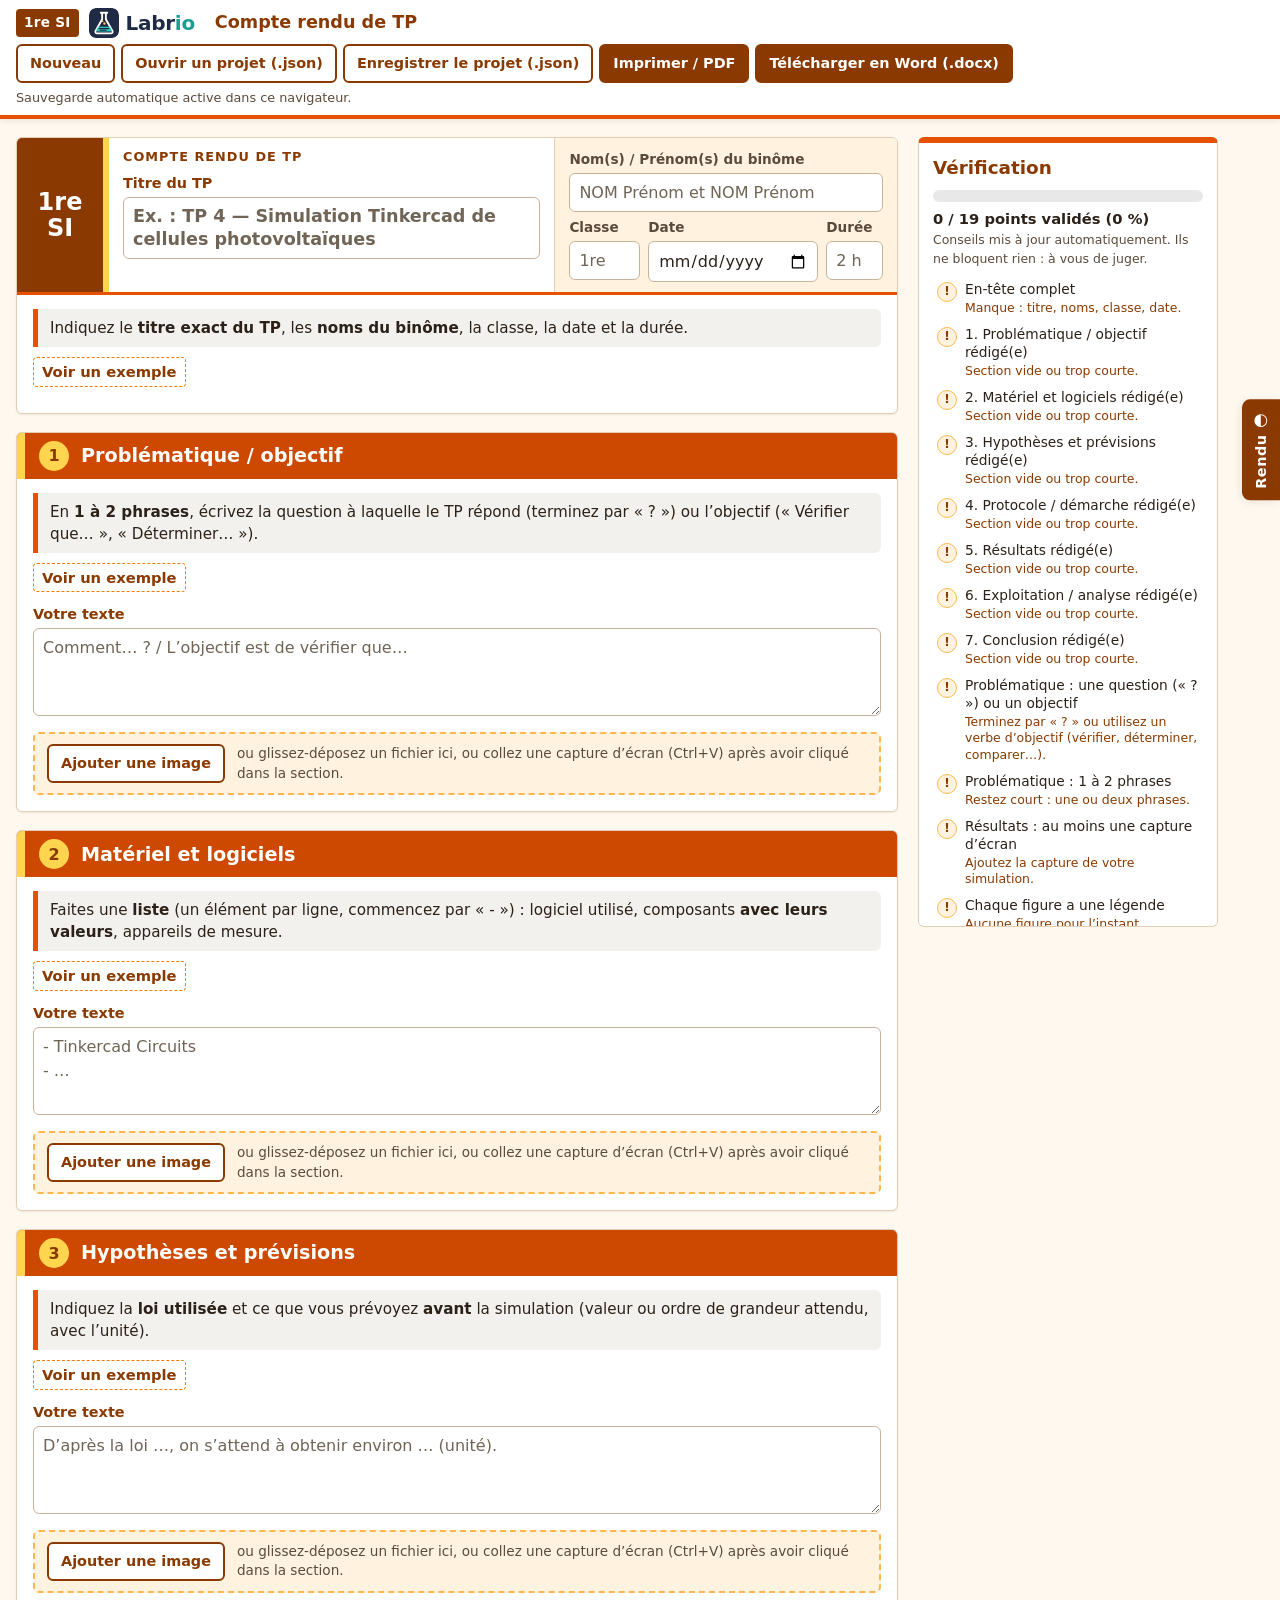
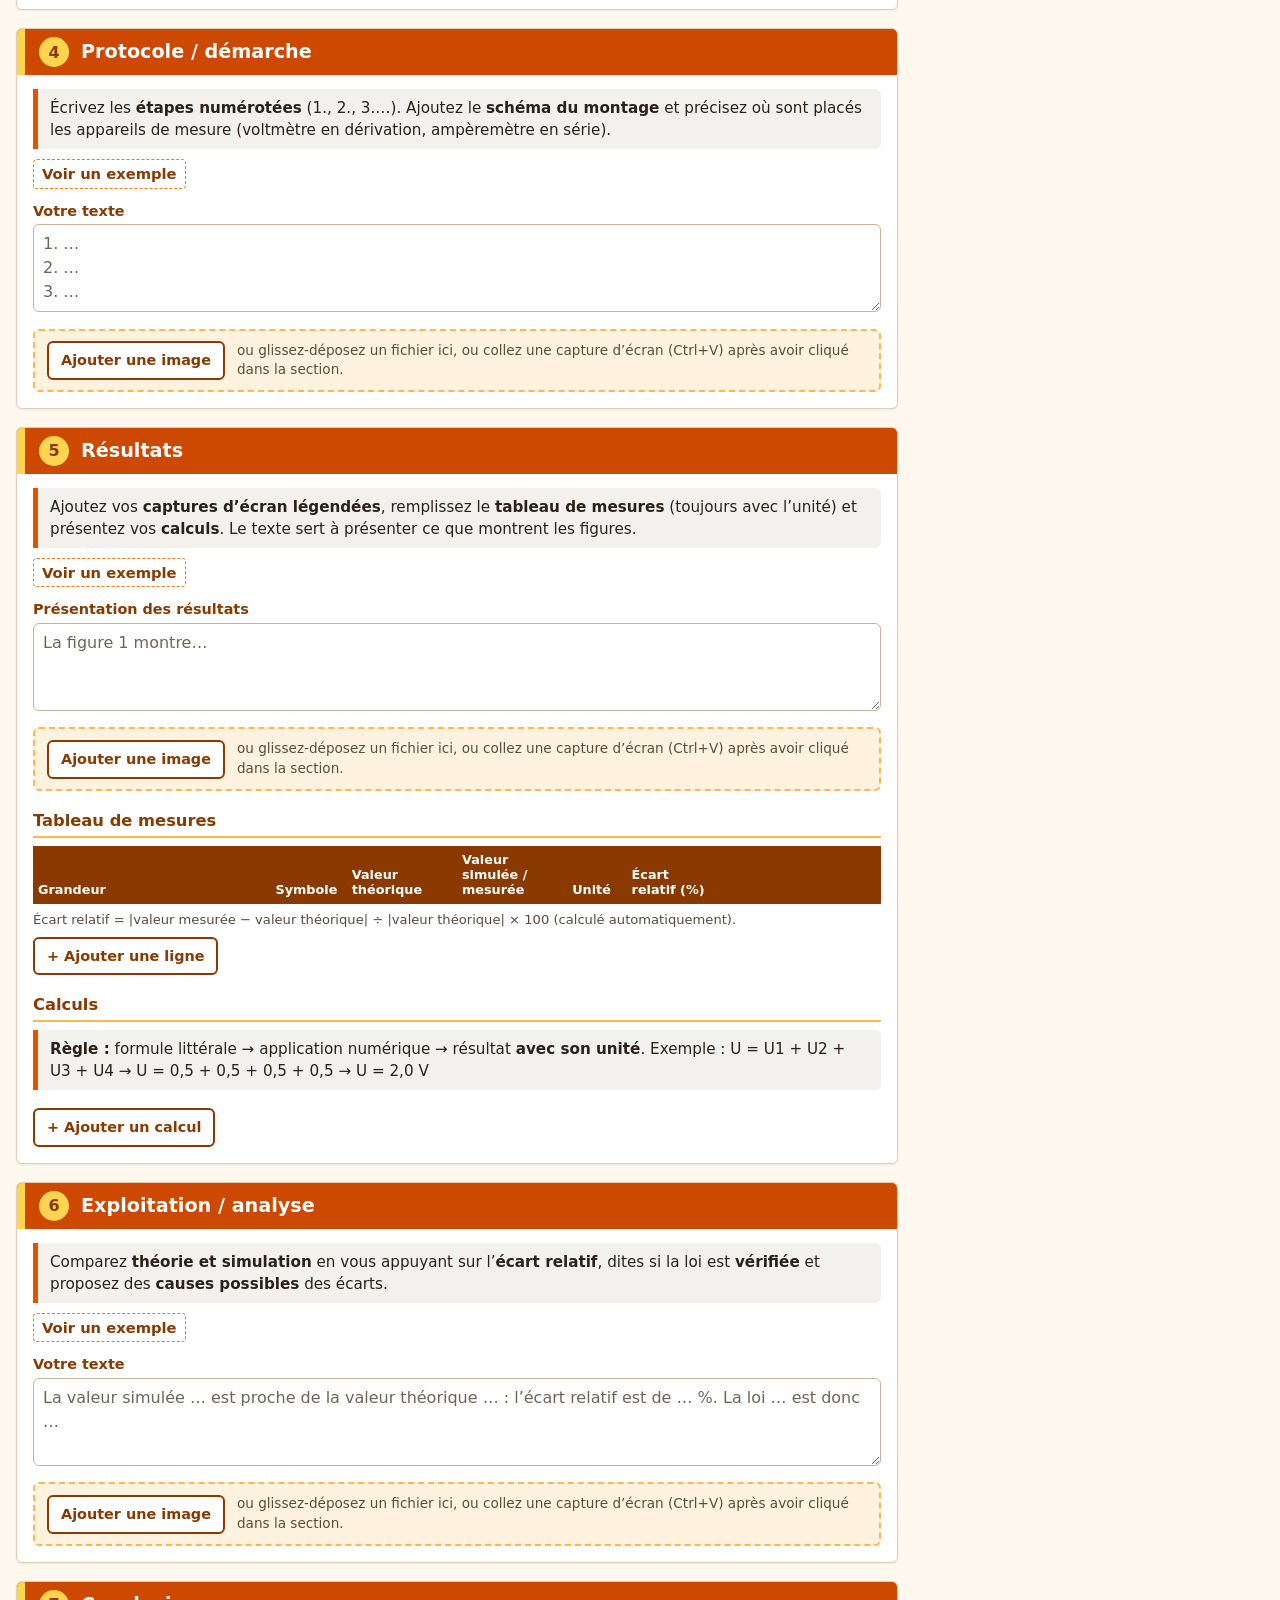
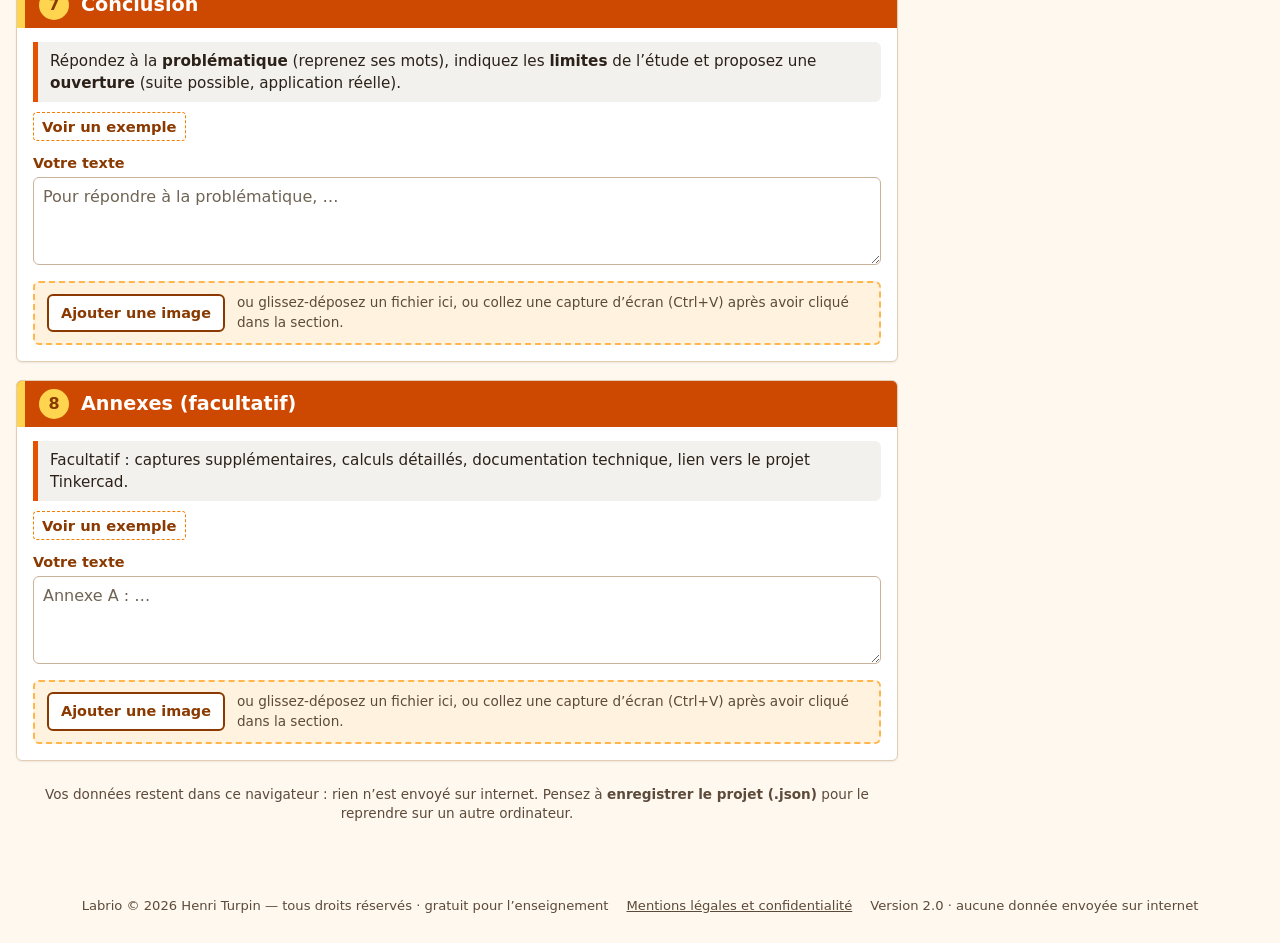
==== commit 75ba238c: "Add files via upload" ====
--- a/index.html
+++ b/index.html
@@ -1,15 +1,31 @@
 <!doctype html>
-<html lang="fr">
+<html lang="fr" data-theme="si" data-niveau="1si" data-mode="clair" data-densite="aeree">
 <head>
   <meta charset="utf-8">
   <meta name="viewport" content="width=device-width, initial-scale=1">
-  <title>Compte rendu de TP — 1re SI</title>
-  <meta name="description" content="Outil hors ligne pour rédiger un compte rendu de TP en 1re Sciences de l'Ingénieur. Aucune donnée n'est envoyée sur internet.">
-  <link rel="icon" href="img/icone.svg" type="image/svg+xml">
+  <title>Labrio — compte rendu de TP</title>
+  <meta name="description" content="Labrio : outil gratuit pour rédiger un compte rendu de TP (1re SI, 1re STI2D, Tle SI, CPGE TSI). Aucune donnée n'est envoyée sur internet.">
+  <link rel="icon" href="img/labrio.svg" type="image/svg+xml">
+  <link rel="alternate icon" href="favicon.ico" sizes="16x16 32x32 48x48">
+  <link rel="apple-touch-icon" href="img/apple-touch-icon.png">
+  <meta name="theme-color" content="#1F2A44">
+  <script>
+    /* Pose le thème avant l’affichage (évite un éclair de couleurs) ; js/rendu.js fait le reste. */
+    (function () {
+      var h = document.documentElement, p = {}, q;
+      try { p = JSON.parse(localStorage.getItem('compte-rendu-tp:rendu')) || {}; } catch (e) { p = {}; }
+      try { q = new URLSearchParams(location.search); } catch (e) { q = { get: function () { return null; } }; }
+      var th = q.get('theme') || p.theme, mo = q.get('mode') || p.mode, de = q.get('densite') || p.densite;
+      if (/^(si|sti2d|tsi)$/.test(th)) h.setAttribute('data-theme', th);
+      if (/^(clair|sombre|contraste)$/.test(mo)) h.setAttribute('data-mode', mo);
+      if (/^(aeree|compacte)$/.test(de)) h.setAttribute('data-densite', de);
+    })();
+  </script>
   <link rel="stylesheet" href="css/style.css">
   <link rel="stylesheet" href="css/print.css" media="print">
   <script defer src="lib/docx.min.js"></script>
   <script defer src="js/sections.js"></script>
+  <script defer src="js/rendu.js"></script>
   <script defer src="js/images.js"></script>
   <script defer src="js/export-docx.js"></script>
   <script defer src="js/app.js"></script>
@@ -20,11 +36,10 @@
   <div class="app" id="app">
     <header class="barre" role="banner">
       <div class="barre-titre">
-        <span class="pastille">1re SI</span>
-        <span class="barre-nom">Compte rendu de TP</span>
+        <span class="pastille" id="pastille-niveau">1re SI</span>
+        <span class="marque"><img src="img/labrio.svg" alt="" width="30" height="30"><span class="marque-nom">Labr<span class="marque-io">io</span></span></span><span class="barre-nom">Compte rendu de TP</span>
       </div>
       <nav class="barre-actions" aria-label="Actions sur le compte rendu">
-        <a href="Fiche_Methode.pdf" target="_blank"> <button type="button" id="btn-fiche" class="btn">Fiche</button></a>
         <button type="button" id="btn-nouveau" class="btn">Nouveau</button>
         <button type="button" id="btn-ouvrir" class="btn">Ouvrir un projet (.json)</button>
         <input type="file" id="input-ouvrir" accept=".json,application/json" hidden>
@@ -42,7 +57,7 @@
         <!-- 0. En-tête : cartouche de fiche -->
         <section class="fiche-section cartouche-section" id="sec-entete" aria-labelledby="titre-entete">
           <div class="cartouche">
-            <div class="cartouche-case">1re<br>SI</div>
+            <div class="cartouche-case" id="cartouche-case">1re<br>SI</div>
             <div class="cartouche-centre">
               <h1 id="titre-entete" class="cartouche-h1">Compte rendu de TP</h1>
               <label for="ent-titre" class="label-fort">Titre du TP</label>
@@ -55,7 +70,8 @@
               <div class="cartouche-ligne">
                 <div>
                   <label for="ent-classe">Classe</label>
-                  <input type="text" id="ent-classe" data-entete="classe" autocomplete="off" placeholder="1re SI 2">
+                  <input type="text" id="ent-classe" data-entete="classe" autocomplete="off" list="liste-classes" placeholder="1re SI 2">
+                  <datalist id="liste-classes"></datalist>
                 </div>
                 <div>
                   <label for="ent-date">Date</label>
@@ -88,6 +104,18 @@
         </div>
       </aside>
     </div>
+
+    <!-- Panneau « Rendu » : poignée verticale au bord droit (bouton flottant sur petit écran) -->
+    <button type="button" class="rendu-onglet" id="rendu-onglet" aria-expanded="false" aria-controls="rendu-panneau">
+      <span class="rendu-onglet-icone" aria-hidden="true">◐</span><span class="rendu-onglet-texte">Rendu</span>
+    </button>
+    <div class="rendu-panneau" id="rendu-panneau" role="dialog" aria-modal="false" aria-labelledby="rendu-titre" hidden>
+      <div class="rendu-entete">
+        <h2 id="rendu-titre" class="rendu-titre" tabindex="-1">Rendu</h2>
+        <button type="button" class="btn-icone" id="rendu-fermer" aria-label="Fermer le panneau Rendu" title="Fermer (Échap)"><span aria-hidden="true">✕</span></button>
+      </div>
+      <div class="rendu-corps" id="rendu-corps"></div>
+    </div>
   </div>
 
   <!-- Rendu destiné à l’impression / PDF (rempli par js/app.js) -->
@@ -113,5 +141,10 @@
   </template>
 
   <noscript><p class="noscript">Cet outil a besoin de JavaScript pour fonctionner.</p></noscript>
+  <footer class="pied-marque" role="contentinfo">
+    <span>Labrio © 2026 Henri Turpin — tous droits réservés · gratuit pour l’enseignement</span>
+    <a href="mentions.html">Mentions légales et confidentialité</a>
+    <span>Version 2.0 · aucune donnée envoyée sur internet</span>
+  </footer>
 </body>
 </html>
--- a/css/style.css
+++ b/css/style.css
@@ -1,36 +1,285 @@
-/* Compte rendu de TP — 1re SI — feuille de style écran
- * Charte filière SI : orange et jaune. Polices système uniquement (aucune dépendance réseau). */
-
+/* Compte rendu de TP — feuille de style écran
+ * Thèmes de couleurs pilotés par <html data-theme="si|sti2d|tsi">, affichage par data-mode="clair|sombre|contraste",
+ * densité par data-densite="aeree|compacte". Polices système uniquement (aucune dépendance réseau).
+ *
+ * 1) PALETTE DU THÈME (--c-…) : une couleur par rôle. Elle sert aussi à l’impression (css/print.css) et au .docx
+ *    (lue par js/rendu.js) : elle ne dépend PAS du mode d’affichage.
+ * 2) COULEURS D’ÉCRAN (--s-…) : dérivées de la palette, redéfinies par les modes Sombre et Fort contraste.
+ *
+ * Pour ajouter un thème : copier un bloc :root[data-theme="…"] ci-dessous et ajouter une entrée dans CRTP.THEMES (js/rendu.js).
+ * Contraste vérifié (WCAG AA) : texte blanc sur --c-bandeau, --c-cartouche, --c-entete-tableau ≥ 4,5:1 ;
+ * --c-sur-accent sur --c-accent ≥ 4,5:1 ; --c-titre sur blanc et sur --c-fond ≥ 4,5:1.
+ */
+
+/* ---------- Thème SI (orange et jaune) — par défaut ---------- */
+:root,
+:root[data-theme="si"] {
+  --c-fonce: #8a3a00;
+  --c-principal: #e65100;
+  --c-moyen: #f57c00;
+  --c-clair: #ffb74d;
+  --c-accent: #ffd54f;          /* jaune */
+  --c-sur-accent: #8a3a00;
+  --c-fond: #fff8ee;
+  --c-pale: #fff3e0;
+  --c-consigne: #f3f1ee;
+  --c-exemple-fond: #fffdf5;
+  --c-exemple-bord: #f1e2b8;
+  --c-bandeau: #cd4800;         /* #E65100 assombri (même teinte) : blanc 4,6:1 au lieu de 3,8:1 */
+  --c-cartouche: #8a3a00;
+  --c-entete-tableau: #8a3a00;
+  --c-titre: #8a3a00;
+  --c-badge: #8a3a00;
+  --c-texte: #2b2118;
+  --c-texte-doux: #5c4a3a;
+  --c-bord: #e3cdb4;
+  --c-champ: #c9b29a;
+  --c-ligne: #fdf6ee;
+  --c-survol: #fff1e0;
+  --c-prog-a: #e65100;
+  --c-prog-b: #ffd54f;
+  --c-ok: #1b6e2d;
+}
+
+/* ---------- Thème STI2D (verts « développement durable », accent orange) ---------- */
+:root[data-theme="sti2d"] {
+  --c-fonce: #1a4d2a;
+  --c-principal: #2e7d32;
+  --c-moyen: #4caf50;
+  --c-clair: #81c784;
+  --c-accent: #f39c12;          /* orange */
+  --c-sur-accent: #1f1a0e;
+  --c-fond: #f3faf4;
+  --c-pale: #e8f5e9;
+  --c-consigne: #eef3ef;
+  --c-exemple-fond: #fbfdf8;
+  --c-exemple-bord: #cfe5d0;
+  --c-bandeau: #2e7d32;
+  --c-cartouche: #1a4d2a;
+  --c-entete-tableau: #1a4d2a;
+  --c-titre: #1a4d2a;
+  --c-badge: #1a4d2a;
+  --c-texte: #1d261f;
+  --c-texte-doux: #46564a;
+  --c-bord: #c5dcc7;
+  --c-champ: #9db8a0;
+  --c-ligne: #f1f8f1;
+  --c-survol: #e8f5e9;
+  --c-prog-a: #2e7d32;
+  --c-prog-b: #f39c12;
+  --c-ok: #1b6e2d;
+}
+
+/* ---------- Thème CPGE TSI (bleu 26 117 187, vert 15 126 31, ardoise 44 52 71) ---------- */
+:root[data-theme="tsi"] {
+  --c-fonce: #2c3447;           /* ardoise : cartouche, en-têtes de tableau */
+  --c-principal: #1a75bb;       /* bleu : bandeaux, bordures principales */
+  --c-moyen: #4a90c8;
+  --c-clair: #a9cbe8;
+  --c-accent: #0f7e1f;          /* vert : pastilles, progression, validations */
+  --c-sur-accent: #ffffff;
+  --c-fond: #f4f7fb;
+  --c-pale: #e8f1fa;
+  --c-consigne: #eef2f7;
+  --c-exemple-fond: #f8fbfe;
+  --c-exemple-bord: #c9dcee;
+  --c-bandeau: #1a75bb;
+  --c-cartouche: #2c3447;
+  --c-entete-tableau: #2c3447;
+  --c-titre: #17609a;           /* bleu un peu plus foncé pour le texte : 6,6:1 sur blanc */
+  --c-badge: #0f7e1f;
+  --c-texte: #1d2330;
+  --c-texte-doux: #4a5468;
+  --c-bord: #c8d5e3;
+  --c-champ: #9fb0c4;
+  --c-ligne: #f2f6fb;
+  --c-survol: #e8f1fa;
+  --c-prog-a: #0f7e1f;
+  --c-prog-b: #6cc078;
+  --c-ok: #0f7e1f;
+}
+
+/* ---------- Couleurs d’écran (mode Clair) ---------- */
 :root {
-  --si-fonce: #a53a00;
-  --si: #a53a00;
-  --si-moyen: #f57c00;
-  --si-clair: #ffb74d;
-  --jaune: #ffd54f;
-  --fond: #fff8ee;
-  --texte: #2b2118;
-  --texte-doux: #5c4a3a;
-  --gris-consigne: #f3f1ee;
-  --bord: #e3cdb4;
-  --blanc: #ffffff;
-  --ok: #1b6e2d;
-  --ok-fond: #e8f5e9;
-  --alerte: #8a3a00;
-  --alerte-fond: #fff3e0;
-  --erreur: #b3261e;
+  --s-fond: var(--c-fond);
+  --s-surface: #ffffff;
+  --s-surface-2: var(--c-pale);
+  --s-consigne: var(--c-consigne);
+  --s-exemple-fond: var(--c-exemple-fond);
+  --s-exemple-bord: var(--c-exemple-bord);
+  --s-texte: var(--c-texte);
+  --s-texte-doux: var(--c-texte-doux);
+  --s-titre: var(--c-titre);
+  --s-bord: var(--c-bord);
+  --s-champ: var(--c-champ);
+  --s-champ-fond: #ffffff;
+  --s-placeholder: #6f6455;
+  --s-survol: var(--c-survol);
+  --s-ligne: var(--c-ligne);
+  --s-bandeau: var(--c-bandeau);
+  --s-sur-bandeau: #ffffff;
+  --s-liseret: var(--c-accent);
+  --s-cartouche: var(--c-cartouche);
+  --s-entete-tableau: var(--c-entete-tableau);
+  --s-principal: var(--c-principal);
+  --s-moyen: var(--c-moyen);
+  --s-clair: var(--c-clair);
+  --s-accent: var(--c-accent);
+  --s-sur-accent: var(--c-sur-accent);
+  --s-badge: var(--c-badge);
+  --s-btn: var(--c-fonce);
+  --s-prog-a: var(--c-prog-a);
+  --s-prog-b: var(--c-prog-b);
+  --s-prog-fond: rgba(0, 0, 0, .09);
+  --s-ok: var(--c-ok);
+  --s-ok-fond: #e8f5e9;
+  --s-ok-bord: #9fcca8;
+  --s-alerte-fond: var(--c-pale);
+  --s-erreur: #b3261e;
+  --s-erreur-fond: #fdeceb;
+  --s-manque-fond: #fff6ec;
+  --s-info-fond: #fff3cd;
+  --s-info-bord: #f2d27a;
+  --s-ombre: rgba(20, 20, 40, .08);
+  --s-focus: #1a4fd6;
   --rayon: 6px;
   --police: system-ui, -apple-system, "Segoe UI", Roboto, "Helvetica Neue", Arial, "Noto Sans", sans-serif;
-}
+  /* densité */
+  --d-interligne: 1.45;
+  --d-section-marge: 18px;
+  --d-corps: 14px 16px 16px;
+  --d-bandeau: 8px 14px;
+  --d-bandeau-taille: 1.2rem;
+  --d-consigne: 8px 12px;
+  --d-texte-min: 72px;
+  --d-champ: 7px 9px;
+  --d-gap: 10px;
+}
+
+/* ---------- Mode Sombre (écran seulement) ---------- */
+:root[data-mode="sombre"] {
+  color-scheme: dark;
+  --s-fond: #14171d;
+  --s-surface: #1d2129;
+  --s-surface-2: #252a34;
+  --s-consigne: #252a34;
+  --s-exemple-fond: #20242c;
+  --s-exemple-bord: #3a404c;
+  --s-texte: #e7e9ee;
+  --s-texte-doux: #b7bdc8;
+  --s-titre: var(--c-clair);
+  --s-bord: #3a404c;
+  --s-champ: #5b6372;
+  --s-champ-fond: #262b34;
+  --s-placeholder: #9aa2ae;
+  --s-survol: #2b313c;
+  --s-ligne: #222730;
+  --s-btn: var(--c-clair);
+  --s-prog-fond: rgba(255, 255, 255, .12);
+  --s-ok: #86d895;
+  --s-ok-fond: #1d3524;
+  --s-ok-bord: #3e7a4b;
+  --s-alerte-fond: #2f2a22;
+  --s-erreur: #ff9a90;
+  --s-erreur-fond: #3a2220;
+  --s-manque-fond: #332a1f;
+  --s-info-fond: #33301f;
+  --s-info-bord: #6e6330;
+  --s-ombre: rgba(0, 0, 0, .35);
+  --s-focus: #8fb4ff;
+}
+:root[data-mode="sombre"] .btn-principal { color: #14171d; }
+
+/* ---------- Mode Fort contraste (écran seulement) ---------- */
+:root[data-mode="contraste"] {
+  --s-fond: #ffffff;
+  --s-surface: #ffffff;
+  --s-surface-2: #ffffff;
+  --s-consigne: #ffffff;
+  --s-exemple-fond: #ffffff;
+  --s-exemple-bord: #000000;
+  --s-texte: #000000;
+  --s-texte-doux: #000000;
+  --s-titre: #000000;
+  --s-bord: #000000;
+  --s-champ: #000000;
+  --s-champ-fond: #ffffff;
+  --s-placeholder: #4d4d4d;
+  --s-survol: #ffff9e;
+  --s-ligne: #ffffff;
+  --s-bandeau: #000000;
+  --s-sur-bandeau: #ffffff;
+  --s-liseret: #000000;
+  --s-cartouche: #000000;
+  --s-entete-tableau: #000000;
+  --s-principal: #000000;
+  --s-moyen: #000000;
+  --s-clair: #000000;
+  --s-accent: #ffffff;
+  --s-sur-accent: #000000;
+  --s-badge: #000000;
+  --s-btn: #000000;
+  --s-prog-a: #000000;
+  --s-prog-b: #000000;
+  --s-prog-fond: #ffffff;
+  --s-ok: #000000;
+  --s-ok-fond: #ffffff;
+  --s-ok-bord: #000000;
+  --s-alerte-fond: #ffffff;
+  --s-erreur: #a00000;
+  --s-erreur-fond: #ffffff;
+  --s-manque-fond: #ffffff;
+  --s-info-fond: #ffffff;
+  --s-info-bord: #000000;
+  --s-ombre: transparent;
+  --s-focus: #000000;
+}
+:root[data-mode="contraste"] .fiche-section,
+:root[data-mode="contraste"] .verif-boite,
+:root[data-mode="contraste"] input[type=text],
+:root[data-mode="contraste"] input[type=date],
+:root[data-mode="contraste"] textarea { border-width: 2px; }
+:root[data-mode="contraste"] .progression { border: 2px solid #000; }
+:root[data-mode="contraste"] .verif-liste a,
+:root[data-mode="contraste"] .exemple summary { text-decoration: underline; }
+:root[data-mode="contraste"] :focus-visible { outline: 3px solid #000; box-shadow: 0 0 0 6px #ffeb3b; }
+:root[data-mode="contraste"] .ecart, :root[data-mode="contraste"] .z { color: #000; }
+:root[data-mode="contraste"] .ecart-fort, :root[data-mode="contraste"] .z-fort { color: #a00000; text-decoration: underline; }
+
+/* ---------- Densité compacte (écran ; voir aussi print.css) ---------- */
+:root[data-densite="compacte"] {
+  --d-interligne: 1.3;
+  --d-section-marge: 10px;
+  --d-corps: 8px 12px 10px;
+  --d-bandeau: 4px 12px;
+  --d-bandeau-taille: 1.05rem;
+  --d-consigne: 5px 10px;
+  --d-texte-min: 46px;
+  --d-champ: 4px 7px;
+  --d-gap: 6px;
+}
+:root[data-densite="compacte"] body { font-size: 15px; }
+:root[data-densite="compacte"] .num { width: 24px; height: 24px; font-size: .85rem; }
+:root[data-densite="compacte"] .mise-en-page { padding-top: 10px; gap: 14px; }
+:root[data-densite="compacte"] label { margin: 3px 0 2px; }
+:root[data-densite="compacte"] .cartouche { margin-bottom: 8px; }
+:root[data-densite="compacte"] .cartouche-section { padding-bottom: 8px; }
+:root[data-densite="compacte"] .depot { margin-top: 6px; padding: 5px 10px; }
+:root[data-densite="compacte"] .exemple { margin-bottom: 6px; }
+:root[data-densite="compacte"] .sous-titre { margin: 10px 0 5px; }
+:root[data-densite="compacte"] .figure { padding: 6px; margin-bottom: 6px; }
+:root[data-densite="compacte"] .calcul { padding: 3px 10px 6px; }
+:root[data-densite="compacte"] .btn { min-height: 32px; padding: 4px 10px; }
 
 * { box-sizing: border-box; }
-html { scroll-padding-top: 90px; }
+html { scroll-padding-top: 90px; background: var(--s-fond); }
 body {
   margin: 0;
-  background: var(--fond);
-  color: var(--texte);
+  background: var(--s-fond);
+  color: var(--s-texte);
   font-family: var(--police);
   font-size: 16px;
-  line-height: 1.45;
+  line-height: var(--d-interligne);
 }
 
 .visually-hidden {
@@ -39,51 +288,52 @@
 }
 .lien-evitement {
   position: absolute; left: 8px; top: -60px; z-index: 100;
-  background: var(--si-fonce); color: #fff; padding: 8px 12px; border-radius: var(--rayon);
+  background: var(--c-fonce); color: #fff; padding: 8px 12px; border-radius: var(--rayon);
 }
 .lien-evitement:focus { top: 8px; }
 
-:focus-visible { outline: 3px solid #1a4fd6; outline-offset: 2px; }
+:focus-visible { outline: 3px solid var(--s-focus); outline-offset: 2px; }
 
 /* ---------- Barre du haut ---------- */
 .barre {
   position: sticky; top: 0; z-index: 20;
   display: flex; flex-wrap: wrap; align-items: center; gap: 6px 14px;
   padding: 8px 16px;
-  background: var(--blanc);
-  border-bottom: 4px solid var(--si);
-  box-shadow: 0 2px 6px rgba(80, 40, 0, .08);
+  background: var(--s-surface);
+  border-bottom: 4px solid var(--s-principal);
+  box-shadow: 0 2px 6px var(--s-ombre);
 }
 .barre-titre { display: flex; align-items: center; gap: 10px; margin-right: auto; }
 .pastille {
-  background: var(--si-fonce); color: #fff; font-weight: 800; font-size: .85rem;
-  padding: 4px 8px; border-radius: 4px; letter-spacing: .02em;
-}
-.barre-nom { font-weight: 700; font-size: 1.1rem; color: var(--si-fonce); }
+  background: var(--s-badge); color: #fff; font-weight: 800; font-size: .85rem;
+  padding: 4px 8px; border-radius: 4px; letter-spacing: .02em; white-space: nowrap;
+}
+:root[data-mode="contraste"] .pastille { background: #000; }
+.barre-nom { font-weight: 700; font-size: 1.1rem; color: var(--s-titre); }
 .barre-actions { display: flex; flex-wrap: wrap; gap: 6px; }
-.etat-sauvegarde { flex-basis: 100%; margin: 0; font-size: .8rem; color: var(--texte-doux); min-height: 1em; }
-.etat-sauvegarde.alerte { color: var(--erreur); font-weight: 600; }
+.etat-sauvegarde { flex-basis: 100%; margin: 0; font-size: .8rem; color: var(--s-texte-doux); min-height: 1em; }
+.etat-sauvegarde.alerte { color: var(--s-erreur); font-weight: 600; }
 
 .btn {
   font: inherit; font-size: .9rem; font-weight: 600;
   padding: 7px 12px; min-height: 38px;
   border-radius: var(--rayon);
-  border: 2px solid var(--si-fonce);
-  background: var(--blanc); color: var(--si-fonce);
+  border: 2px solid var(--s-btn);
+  background: var(--s-surface); color: var(--s-btn);
   cursor: pointer;
 }
-.btn:hover { background: #fff1e0; }
-.btn-principal { background: var(--si-fonce); color: #fff; }
-.btn-principal:hover { background: #6e2e00; }
+.btn:hover { background: var(--s-survol); }
+.btn-principal { background: var(--s-btn); color: #fff; }
+.btn-principal:hover { background: var(--s-btn); filter: brightness(.88); }
 .btn:disabled { opacity: .6; cursor: progress; }
 .btn-discret { border-width: 1px; font-weight: 500; font-size: .85rem; min-height: 32px; padding: 4px 10px; }
 
 .btn-icone {
   font: inherit; width: 34px; height: 34px; border-radius: var(--rayon);
-  border: 1px solid var(--bord); background: var(--blanc); color: var(--si-fonce);
+  border: 1px solid var(--s-bord); background: var(--s-surface); color: var(--s-btn);
   cursor: pointer; font-weight: 700;
 }
-.btn-icone:hover:not(:disabled) { background: #fff1e0; border-color: var(--si-fonce); }
+.btn-icone:hover:not(:disabled) { background: var(--s-survol); border-color: var(--s-btn); }
 .btn-icone:disabled { opacity: .35; cursor: default; }
 
 /* ---------- Mise en page ---------- */
@@ -93,102 +343,111 @@
   gap: 20px;
   max-width: 1280px;
   margin: 0 auto;
+  /* place réservée à la poignée « Rendu » au bord droit : elle ne masque jamais la Vérification */
+  margin-right: max(46px, (100% - 1280px) / 2);
   padding: 18px 16px 40px;
 }
 .contenu { min-width: 0; outline: none; }
 
 .bandeau-info {
   margin: 0 0 14px; padding: 10px 14px; border-radius: var(--rayon);
-  background: #fff3cd; border: 1px solid var(--jaune); color: var(--texte);
-}
-.bandeau-info.erreur { background: #fde8e6; border-color: #e6a19b; color: #7a1a12; }
+  background: var(--s-info-fond); border: 1px solid var(--s-info-bord); color: var(--s-texte);
+}
+.bandeau-info.erreur { background: var(--s-erreur-fond); border-color: #e6a19b; color: var(--s-erreur); }
 
 /* ---------- Sections (fiche de lycée) ---------- */
 .fiche-section {
-  background: var(--blanc);
-  border: 1px solid var(--bord);
+  background: var(--s-surface);
+  border: 1px solid var(--s-bord);
   border-radius: var(--rayon);
-  margin-bottom: 18px;
-  box-shadow: 0 1px 2px rgba(80, 40, 0, .06);
+  margin-bottom: var(--d-section-marge);
+  box-shadow: 0 1px 2px var(--s-ombre);
   overflow: hidden;
 }
-.fiche-section.survol-depot { outline: 3px dashed var(--si); outline-offset: -3px; background: #fffaf2; }
+.fiche-section.survol-depot { outline: 3px dashed var(--s-principal); outline-offset: -3px; background: var(--s-surface-2); }
 
 .bandeau {
   display: flex; align-items: center; gap: 12px;
-  margin: 0; padding: 8px 14px;
-  background: var(--si);
-  color: #fff;
-  font-size: 1.2rem; font-weight: 700; /* grand texte gras : contraste AA (≥ 3:1) sur l’orange */
-  border-left: 8px solid var(--jaune);
+  margin: 0; padding: var(--d-bandeau);
+  background: var(--s-bandeau);
+  color: var(--s-sur-bandeau);
+  font-size: var(--d-bandeau-taille); font-weight: 700;
+  border-left: 8px solid var(--s-liseret);
 }
 .num {
-  display: inline-grid; place-items: center;
+  display: inline-grid; place-items: center; flex: 0 0 auto;
   width: 30px; height: 30px; border-radius: 50%;
-  background: var(--jaune); color: var(--si-fonce); font-weight: 800; font-size: 1rem;
-}
-.section-corps { padding: 14px 16px 16px; }
+  background: var(--s-accent); color: var(--s-sur-accent); font-weight: 800; font-size: 1rem;
+}
+.section-corps { padding: var(--d-corps); }
 
 .consigne {
-  background: var(--gris-consigne);
-  border-left: 5px solid var(--si);
-  padding: 8px 12px;
+  background: var(--s-consigne);
+  border-left: 5px solid var(--s-principal);
+  padding: var(--d-consigne);
   border-radius: 0 var(--rayon) var(--rayon) 0;
-  margin: 0 0 10px;
+  margin: 0 0 var(--d-gap);
   font-size: .95rem;
 }
+.consigne ul, .consigne ol { margin: 4px 0; padding-left: 20px; }
 .consigne-regle { margin-top: 4px; }
 
 .exemple { margin: 0 0 12px; }
 .exemple summary {
   cursor: pointer; display: inline-block;
-  color: var(--si-fonce); font-weight: 600; font-size: .92rem;
-  padding: 3px 8px; border-radius: 4px; border: 1px dashed var(--si-moyen);
-}
-.exemple summary:hover { background: #fff1e0; }
+  color: var(--s-titre); font-weight: 600; font-size: .92rem;
+  padding: 3px 8px; border-radius: 4px; border: 1px dashed var(--s-moyen);
+}
+.exemple summary:hover { background: var(--s-survol); }
 .exemple[open] summary { margin-bottom: 6px; }
 .exemple > div {
-  background: #fffdf5; border: 1px solid #f1e2b8; border-radius: var(--rayon);
-  padding: 4px 14px; font-size: .93rem; color: var(--texte-doux);
+  background: var(--s-exemple-fond); border: 1px solid var(--s-exemple-bord); border-radius: var(--rayon);
+  padding: 4px 14px; font-size: .93rem; color: var(--s-texte-doux);
 }
 .exemple > div::before {
   content: "Exemple — TP cellules photovoltaïques"; display: block;
-  font-size: .75rem; text-transform: uppercase; letter-spacing: .05em; color: var(--si-fonce); font-weight: 700; margin-top: 8px;
-}
-
-label { display: block; font-size: .85rem; font-weight: 600; color: var(--texte-doux); margin: 6px 0 3px; }
-.label-fort { color: var(--si-fonce); font-size: .9rem; }
+  font-size: .75rem; text-transform: uppercase; letter-spacing: .05em; color: var(--s-titre); font-weight: 700; margin-top: 8px;
+}
+.exemple table { border-collapse: collapse; margin: 6px 0; font-size: .88rem; }
+.exemple th, .exemple td { border: 1px solid var(--s-bord); padding: 2px 6px; text-align: left; }
+
+label { display: block; font-size: .85rem; font-weight: 600; color: var(--s-texte-doux); margin: 6px 0 3px; }
+.label-fort { color: var(--s-titre); font-size: .9rem; }
 
 input[type=text], input[type=date], textarea {
   width: 100%;
-  font: inherit; color: var(--texte);
-  border: 1px solid #c9b29a; border-radius: var(--rayon);
-  padding: 7px 9px; background: #fff;
-}
-input::placeholder, textarea::placeholder { color: #75644f; }
-textarea { resize: vertical; min-height: 72px; overflow: hidden; line-height: 1.5; }
-input:focus, textarea:focus { border-color: var(--si-moyen); }
-.manque { border-color: var(--si) !important; background: #fff6ec !important; }
-.invalide { border-color: var(--erreur) !important; background: #fdeceb !important; }
+  font: inherit; color: var(--s-texte);
+  border: 1px solid var(--s-champ); border-radius: var(--rayon);
+  padding: var(--d-champ); background: var(--s-champ-fond);
+}
+input::placeholder, textarea::placeholder { color: var(--s-placeholder); opacity: 1; }
+textarea { resize: vertical; min-height: var(--d-texte-min); overflow: hidden; line-height: 1.5; }
+:root[data-densite="compacte"] textarea { line-height: 1.35; }
+input:focus, textarea:focus { border-color: var(--s-moyen); }
+.manque { border-color: var(--s-principal) !important; background: var(--s-manque-fond) !important; }
+.invalide { border-color: var(--s-erreur) !important; background: var(--s-erreur-fond) !important; }
 
 /* ---------- Cartouche d’en-tête ---------- */
 .cartouche-section { padding: 0 0 14px; }
 .cartouche {
   display: grid;
   grid-template-columns: 92px minmax(0, 1.3fr) minmax(0, 1fr);
-  border-bottom: 3px solid var(--si);
+  border-bottom: 3px solid var(--s-principal);
   margin-bottom: 14px;
 }
 .cartouche-case {
-  background: var(--si-fonce); color: #fff;
+  background: var(--s-cartouche); color: #fff;
   display: grid; place-items: center; text-align: center;
   font-size: 1.5rem; font-weight: 800; line-height: 1.1;
-  border-right: 6px solid var(--jaune);
-}
+  border-right: 6px solid var(--s-liseret);
+  padding: 4px 2px;
+}
+.cartouche-case.case-long { font-size: 1.15rem; }
+:root[data-mode="contraste"] .cartouche-case { border-right-color: #000; }
 .cartouche-centre { padding: 10px 14px; }
-.cartouche-h1 { margin: 0 0 2px; font-size: .8rem; text-transform: uppercase; letter-spacing: .08em; color: var(--si-fonce); }
-.titre-tp { font-size: 1.1rem; font-weight: 700; min-height: 44px; resize: none; line-height: 1.3; }
-.cartouche-infos { padding: 6px 14px 10px; background: #fff3e0; border-left: 1px solid var(--bord); }
+.cartouche-h1 { margin: 0 0 2px; font-size: .8rem; text-transform: uppercase; letter-spacing: .08em; color: var(--s-titre); }
+.titre-tp { font-size: 1.1rem; font-weight: 700; min-height: 44px !important; resize: none; line-height: 1.3; }
+.cartouche-infos { padding: 6px 14px 10px; background: var(--s-surface-2); border-left: 1px solid var(--s-bord); }
 .cartouche-ligne { display: grid; grid-template-columns: 1fr 1.25fr .8fr; gap: 8px; }
 .cartouche-section > .consigne, .cartouche-section > .exemple { margin-left: 16px; margin-right: 16px; }
 
@@ -196,91 +455,157 @@
 .figures { list-style: none; margin: 10px 0 0; padding: 0; }
 .zone-mesures { margin-top: 6px; }
 .figure {
-  border: 1px solid var(--bord); border-radius: var(--rayon);
-  padding: 10px; margin-bottom: 10px; background: #fffcf8;
+  border: 1px solid var(--s-bord); border-radius: var(--rayon);
+  padding: 10px; margin-bottom: 10px; background: var(--s-surface-2);
 }
 .figure-cadre { margin: 0 auto 8px; }
 .figure-cadre.largeur-50 { width: 50%; }
 .figure-cadre.largeur-75 { width: 75%; }
 .figure-cadre.largeur-100 { width: 100%; }
-.figure-cadre img { display: block; width: 100%; height: auto; max-height: 520px; object-fit: contain; border: 1px solid #eee; background: #fff; }
+.figure-cadre img { display: block; width: 100%; height: auto; max-height: 520px; object-fit: contain; border: 1px solid #ddd; background: #fff; }
 .figure-outils { display: grid; grid-template-columns: auto minmax(0, 1fr); gap: 6px 8px; align-items: center; }
-.legende-label { margin: 0; color: var(--si-fonce); font-size: .95rem; white-space: nowrap; }
+.legende-label { margin: 0; color: var(--s-titre); font-size: .95rem; white-space: nowrap; }
 .figure-barre { grid-column: 1 / -1; display: flex; justify-content: space-between; align-items: center; gap: 8px; flex-wrap: wrap; }
 .figure-tailles, .figure-actions { display: flex; gap: 4px; align-items: center; }
-.petit { font-size: .8rem; color: var(--texte-doux); margin-right: 2px; }
+.petit { font-size: .8rem; color: var(--s-texte-doux); margin-right: 2px; }
 .btn-taille {
   font: inherit; font-size: .82rem; padding: 4px 9px; min-height: 32px;
-  border: 1px solid var(--bord); background: #fff; color: var(--texte); border-radius: 4px; cursor: pointer;
-}
-.btn-taille[aria-pressed="true"] { background: var(--jaune); border-color: var(--si-moyen); color: var(--si-fonce); font-weight: 700; }
+  border: 1px solid var(--s-bord); background: var(--s-surface); color: var(--s-texte); border-radius: 4px; cursor: pointer;
+}
+.btn-taille[aria-pressed="true"] { background: var(--s-accent); border-color: var(--s-moyen); color: var(--s-sur-accent); font-weight: 700; }
+:root[data-mode="contraste"] .btn-taille[aria-pressed="true"] { background: #000; color: #fff; }
 
 .depot {
   margin-top: 10px; padding: 10px 12px;
-  border: 2px dashed var(--si-clair); border-radius: var(--rayon);
+  border: 2px dashed var(--s-clair); border-radius: var(--rayon);
   display: flex; flex-wrap: wrap; align-items: center; gap: 8px 12px;
-  background: #fffbf5;
-}
-.depot-aide { font-size: .85rem; color: var(--texte-doux); flex: 1 1 260px; }
+  background: var(--s-surface-2);
+}
+.depot-aide { font-size: .85rem; color: var(--s-texte-doux); flex: 1 1 260px; }
 
 /* ---------- Tableau de mesures ---------- */
-.sous-titre { margin: 18px 0 8px; font-size: 1.02rem; color: var(--si-fonce); border-bottom: 2px solid var(--si-clair); padding-bottom: 3px; }
+.sous-titre { margin: 18px 0 8px; font-size: 1.02rem; color: var(--s-titre); border-bottom: 2px solid var(--s-clair); padding-bottom: 3px; }
 .tableau-defile { overflow-x: auto; position: relative; }
 .tableau-mesures { width: 100%; border-collapse: collapse; min-width: 640px; }
+.tableau-mesures.avec-u { min-width: 860px; }
 .tableau-mesures th {
-  background: var(--si-fonce); color: #fff; font-size: .8rem; font-weight: 700;
+  background: var(--s-entete-tableau); color: #fff; font-size: .8rem; font-weight: 700;
   padding: 6px 5px; text-align: left; vertical-align: bottom; line-height: 1.2;
 }
-.tableau-mesures th:nth-child(1) { width: 31%; }
-.tableau-mesures th:nth-child(2) { width: 9%; }
-.tableau-mesures th:nth-child(3), .tableau-mesures th:nth-child(4) { width: 14%; }
-.tableau-mesures th:nth-child(5) { width: 8%; }
-.tableau-mesures th:nth-child(6) { width: 12%; }
-.tableau-mesures th:nth-child(7) { width: 44px; }
-.tableau-mesures td { border-bottom: 1px solid var(--bord); padding: 3px; }
-.tableau-mesures tbody tr:nth-child(even) { background: #fdf6ee; }
+.tableau-mesures th.col-grandeur { width: 28%; }
+.tableau-mesures th.col-symbole { width: 9%; }
+.tableau-mesures th.col-theo, .tableau-mesures th.col-mes { width: 13%; }
+.tableau-mesures th.col-u, .tableau-mesures th.col-uref { width: 9%; }
+.tableau-mesures th.col-unite { width: 7%; }
+.tableau-mesures th.col-ecart { width: 10%; }
+.tableau-mesures th.col-z { width: 9%; }
+.tableau-mesures th.col-suppr { width: 44px; }
+.tableau-mesures.avec-u th.col-grandeur { width: 25%; }
+.tableau-mesures.avec-u th.col-symbole, .tableau-mesures.avec-u th.col-unite { width: 6%; }
+.tableau-mesures.avec-u th.col-theo, .tableau-mesures.avec-u th.col-mes { width: 10%; }
+.tableau-mesures.avec-u th.col-ecart, .tableau-mesures.avec-u th.col-z { width: 8%; }
+.tableau-mesures td { border-bottom: 1px solid var(--s-bord); padding: 3px; }
+.tableau-mesures tbody tr:nth-child(even) { background: var(--s-ligne); }
 .cellule { padding: 5px 6px !important; font-size: .92rem; }
 .cellule-num { text-align: right; }
-.ecart { font-weight: 700; text-align: right; padding-right: 8px !important; color: var(--ok); white-space: nowrap; }
-.ecart-fort { color: var(--erreur); }
-.aide-formule { font-size: .82rem; color: var(--texte-doux); margin: 6px 0 8px; }
-
-.calculs-liste { display: grid; gap: 10px; margin-bottom: 8px; }
-.calcul { border: 1px solid var(--bord); border-left: 5px solid var(--si-moyen); border-radius: var(--rayon); padding: 6px 12px 10px; margin: 0; background: #fffcf8; }
-.calcul legend { font-weight: 700; color: var(--si-fonce); padding: 0 4px; }
+.ecart, .z { font-weight: 700; text-align: right; padding-right: 8px !important; color: var(--s-ok); white-space: nowrap; }
+.ecart-fort, .z-fort { color: var(--s-erreur); }
+.aide-formule { font-size: .82rem; color: var(--s-texte-doux); margin: 6px 0 8px; }
+.option-incertitudes { display: flex; align-items: center; gap: 8px; font-size: .9rem; color: var(--s-texte); margin: 4px 0 8px; font-weight: 600; }
+.option-incertitudes[hidden] { display: none; }
+.option-incertitudes input { width: 18px; height: 18px; margin: 0; accent-color: var(--c-principal); }
+
+.calculs-liste { display: grid; gap: var(--d-gap); margin-bottom: 8px; }
+.calcul { border: 1px solid var(--s-bord); border-left: 5px solid var(--s-moyen); border-radius: var(--rayon); padding: 6px 12px 10px; margin: 0; background: var(--s-surface-2); }
+.calcul legend { font-weight: 700; color: var(--s-titre); padding: 0 4px; }
 .calcul-grille { display: grid; grid-template-columns: 1.3fr 1.3fr 1fr 90px; gap: 0 10px; margin-bottom: 6px; }
 .calcul-champ.large { grid-column: 1 / -1; }
 
-.pied-note { font-size: .85rem; color: var(--texte-doux); text-align: center; margin-top: 24px; }
+.pied-note { font-size: .85rem; color: var(--s-texte-doux); text-align: center; margin-top: 24px; }
 
 /* ---------- Panneau Vérification ---------- */
 .verif { min-width: 0; }
 .verif-boite {
   position: sticky; top: 92px;
-  background: var(--blanc); border: 1px solid var(--bord); border-top: 6px solid var(--si);
+  background: var(--s-surface); border: 1px solid var(--s-bord); border-top: 6px solid var(--s-principal);
   border-radius: var(--rayon); padding: 12px 14px;
   max-height: calc(100vh - 110px); overflow-y: auto;
 }
-.verif-titre { margin: 0 0 8px; font-size: 1.15rem; color: var(--si-fonce); }
-.progression { height: 12px; background: #f1e3d2; border-radius: 6px; overflow: hidden; }
-.progression-barre { height: 100%; width: 0; background: linear-gradient(90deg, var(--si), var(--jaune)); transition: width .3s; }
+.verif-titre { margin: 0 0 8px; font-size: 1.15rem; color: var(--s-titre); }
+.progression { height: 12px; background: var(--s-prog-fond); border-radius: 6px; overflow: hidden; }
+.progression-barre { height: 100%; width: 0; background: linear-gradient(90deg, var(--s-prog-a), var(--s-prog-b)); transition: width .3s; }
 .progression-texte { font-weight: 700; margin: 6px 0 2px; font-size: .92rem; }
-.verif-aide { font-size: .78rem; color: var(--texte-doux); margin: 0 0 8px; }
+.verif-aide { font-size: .78rem; color: var(--s-texte-doux); margin: 0 0 8px; }
 .verif-liste { list-style: none; margin: 0; padding: 0; }
 .verif-liste li { margin: 0; }
 .verif-liste a {
   display: flex; gap: 8px; align-items: flex-start;
-  padding: 5px 4px; border-radius: 4px; text-decoration: none; color: var(--texte); font-size: .86rem; line-height: 1.3;
-}
-.verif-liste a:hover { background: #fff6ec; }
+  padding: 5px 4px; border-radius: 4px; text-decoration: none; color: var(--s-texte); font-size: .86rem; line-height: 1.3;
+}
+:root[data-densite="compacte"] .verif-liste a { padding: 3px 4px; }
+.verif-liste a:hover { background: var(--s-survol); }
 .coche {
   flex: 0 0 20px; height: 20px; border-radius: 50%; display: grid; place-items: center;
   font-size: .75rem; font-weight: 800; margin-top: 1px;
 }
-.ok .coche { background: var(--ok-fond); color: var(--ok); border: 1px solid #9fcca8; }
-.a-faire .coche { background: var(--alerte-fond); color: var(--alerte); border: 1px solid var(--si-clair); }
-.ok .verif-texte { color: var(--texte-doux); }
-.verif-texte small { display: block; color: var(--si-fonce); font-size: .78rem; margin-top: 1px; }
+.ok .coche { background: var(--s-ok-fond); color: var(--s-ok); border: 1px solid var(--s-ok-bord); }
+.a-faire .coche { background: var(--s-alerte-fond); color: var(--s-titre); border: 1px solid var(--s-clair); }
+.ok .verif-texte { color: var(--s-texte-doux); }
+.verif-texte small { display: block; color: var(--s-titre); font-size: .78rem; margin-top: 1px; }
+
+/* ---------- Panneau « Rendu » (poignée au bord droit) ---------- */
+.rendu-onglet {
+  position: fixed; right: 0; top: 50%; transform: translateY(-50%); z-index: 40;
+  display: flex; flex-direction: column; align-items: center; gap: 6px;
+  width: 38px; padding: 12px 0;
+  border: 0; border-radius: 8px 0 0 8px;
+  background: var(--s-cartouche); color: #fff;
+  font: inherit; font-weight: 700; font-size: .9rem; letter-spacing: .04em;
+  cursor: pointer; box-shadow: -2px 2px 8px var(--s-ombre);
+}
+.rendu-onglet:hover { filter: brightness(1.15); }
+.rendu-onglet-texte { writing-mode: vertical-rl; transform: rotate(180deg); }
+.rendu-onglet-icone { font-size: 1.05rem; line-height: 1; }
+:root[data-mode="contraste"] .rendu-onglet { background: #000; outline: 2px solid #fff; outline-offset: -4px; }
+:root[data-mode="sombre"] .rendu-onglet { background: var(--c-bandeau); }
+:root.rendu-ouvert .rendu-onglet { right: 340px; }
+
+.rendu-panneau {
+  position: fixed; top: 0; right: 0; bottom: 0; z-index: 39;
+  width: 340px; max-width: 100vw; overflow-y: auto;
+  background: var(--s-surface); color: var(--s-texte);
+  border-left: 4px solid var(--s-principal);
+  box-shadow: -6px 0 18px rgba(0, 0, 0, .18);
+  padding: 0 16px 20px;
+}
+.rendu-panneau[hidden] { display: none; }
+.rendu-entete {
+  position: sticky; top: 0; z-index: 1; background: var(--s-surface);
+  display: flex; justify-content: space-between; align-items: center;
+  padding: 12px 0 8px; border-bottom: 1px solid var(--s-bord); margin-bottom: 8px;
+}
+.rendu-titre { margin: 0; font-size: 1.2rem; color: var(--s-titre); outline: none; }
+.rendu-groupe { border: 0; margin: 0 0 12px; padding: 0; min-width: 0; }
+.rendu-groupe legend { font-weight: 700; font-size: .92rem; color: var(--s-titre); padding: 0; margin-bottom: 6px; }
+.rendu-choix { display: flex; flex-wrap: wrap; gap: 6px; }
+.rendu-btn {
+  font: inherit; font-size: .88rem; font-weight: 600;
+  display: inline-flex; align-items: center; gap: 7px;
+  min-height: 38px; padding: 5px 11px;
+  border: 2px solid var(--s-bord); border-radius: var(--rayon);
+  background: var(--s-surface); color: var(--s-texte); cursor: pointer;
+}
+.rendu-btn:hover { border-color: var(--s-btn); background: var(--s-survol); }
+.rendu-btn[aria-pressed="true"] { border-color: var(--s-btn); background: var(--s-btn); color: #fff; }
+:root[data-mode="sombre"] .rendu-btn[aria-pressed="true"] { color: #14171d; }
+.rendu-btn[aria-pressed="true"]::before { content: "✓"; font-weight: 800; }
+.rendu-apercu { display: inline-flex; border-radius: 3px; overflow: hidden; border: 1px solid rgba(0, 0, 0, .25); }
+.rendu-apercu span { display: block; width: 10px; height: 18px; }
+.rendu-aide { font-size: .78rem; color: var(--s-texte-doux); margin: 5px 0 0; }
+.rendu-verrou {
+  font-size: .85rem; background: var(--s-surface-2); border-left: 4px solid var(--s-principal);
+  padding: 6px 10px; margin: 4px 0 12px; border-radius: 0 var(--rayon) var(--rayon) 0;
+}
 
 .impression { display: none; }
 .noscript { padding: 20px; text-align: center; }
@@ -290,20 +615,43 @@
   .mise-en-page { grid-template-columns: minmax(0, 1fr) 260px; gap: 14px; }
 }
 @media (max-width: 900px) {
-  .mise-en-page { grid-template-columns: 1fr; }
+  .mise-en-page { grid-template-columns: 1fr; padding-bottom: 90px; margin-right: auto; }
   .verif { order: -1; }
   .verif-boite { position: static; max-height: none; }
   .verif-liste { columns: 2; column-gap: 16px; }
   .verif-liste li { break-inside: avoid; }
   .barre { position: static; }
   .cartouche { grid-template-columns: 92px minmax(0, 1fr); }
-  .cartouche-infos { grid-column: 1 / -1; border-left: 0; border-top: 1px solid var(--bord); }
+  .cartouche-infos { grid-column: 1 / -1; border-left: 0; border-top: 1px solid var(--s-bord); }
   html { scroll-padding-top: 10px; }
+  /* poignée → bouton flottant */
+  .rendu-onglet, :root.rendu-ouvert .rendu-onglet {
+    top: auto; bottom: 16px; right: 16px; transform: none;
+    flex-direction: row; width: auto; min-height: 48px; padding: 0 16px; border-radius: 24px;
+    box-shadow: 0 3px 10px rgba(0, 0, 0, .3);
+  }
+  .rendu-onglet-texte { writing-mode: horizontal-tb; transform: none; }
+  :root.rendu-ouvert .rendu-onglet { display: none; }
+  .rendu-panneau { width: 100%; top: auto; max-height: 80vh; border-left: 0; border-top: 4px solid var(--s-principal); border-radius: 12px 12px 0 0; }
 }
 @media (max-width: 640px) {
   .cartouche { grid-template-columns: 70px minmax(0, 1fr); }
+  .cartouche-case, .cartouche-case.case-long { font-size: 1rem; }
   .cartouche-ligne { grid-template-columns: 1fr 1fr; }
   .calcul-grille { grid-template-columns: 1fr; }
   .verif-liste { columns: auto; max-height: 260px; overflow-y: auto; }
   .barre-actions .btn { flex: 1 1 auto; }
 }
+@media (prefers-reduced-motion: reduce) {
+  .progression-barre { transition: none; }
+}
+
+/* ===== Marque Labrio ===== */
+.marque { display: inline-flex; align-items: center; gap: 7px; margin-right: 10px; }
+.marque img { border-radius: 7px; display: block; }
+.marque-nom { font-weight: 800; font-size: 1.25rem; letter-spacing: -.3px; color: #1F2A44; }
+.marque-io { color: #1A9E92; }
+[data-mode="sombre"] .marque-nom, [data-mode="contraste"] .marque-nom { color: #fff; }
+[data-mode="sombre"] .marque-io { color: #2EC4B6; }
+.pied-marque { display: flex; flex-wrap: wrap; gap: 6px 18px; justify-content: center; padding: 18px 16px 28px; font-size: .82rem; color: var(--s-texte-doux, #5b6478); }
+.pied-marque a { color: inherit; text-decoration: underline; }
--- a/css/print.css
+++ b/css/print.css
@@ -1,23 +1,27 @@
-/* Compte rendu de TP — 1re SI — feuille d’impression A4
- * Seul le bloc #impression (généré par js/app.js) est imprimé : pas de boutons ni de champs. */
+/* Compte rendu de TP — feuille d’impression A4
+ * Seul le bloc #impression (généré par js/app.js) est imprimé : pas de boutons ni de champs.
+ * Couleurs : palette du thème actif (--c-… définies dans css/style.css), jamais celles du mode Sombre ou Fort contraste.
+ * Le pied de page gauche (niveau) et les marges compactes sont ajoutés par js/rendu.js (<style id="style-page">). */
 
 @page {
   size: A4;
   margin: 14mm 15mm 16mm 15mm;
   @bottom-left {
-    content: "Compte rendu de TP — 1re SI";
+    content: "Compte rendu de TP";
     font-family: system-ui, -apple-system, "Segoe UI", Roboto, Arial, sans-serif;
-    font-size: 8pt; color: #6b5a4a;
+    font-size: 8pt; color: #5f5f5f;
   }
   @bottom-right {
     content: "Page " counter(page) " / " counter(pages);
     font-family: system-ui, -apple-system, "Segoe UI", Roboto, Arial, sans-serif;
-    font-size: 8pt; color: #6b5a4a;
+    font-size: 8pt; color: #5f5f5f;
   }
 }
 
+/* L’impression reste claire quel que soit le mode d’écran (y compris les marges de page) */
+:root, :root[data-mode] { color-scheme: light !important; background: #fff !important; --s-fond: #fff; }
 html, body { background: #fff !important; }
-body { font-size: 10.5pt; line-height: 1.4; color: #1f1710; }
+body { font-size: 10.5pt; line-height: 1.4; color: var(--c-texte, #1f1710); }
 * { -webkit-print-color-adjust: exact; print-color-adjust: exact; }
 
 .app, .lien-evitement, .noscript { display: none !important; }
@@ -27,60 +31,83 @@
 .p-cartouche {
   display: grid;
   grid-template-columns: 22mm minmax(0, 1fr) 62mm;
-  border: 1.2pt solid #8a3a00;
+  border: 1.2pt solid var(--c-cartouche);
   margin-bottom: 6mm;
   break-inside: avoid;
 }
 .p-case {
-  background: #e65100; color: #fff; border-right: 3mm solid #ffd54f;
+  background: var(--c-cartouche); color: #fff; border-right: 3mm solid var(--c-accent);
   display: grid; place-items: center; text-align: center;
-  font-weight: 800; font-size: 15pt; line-height: 1.1;
+  font-weight: 800; font-size: 15pt; line-height: 1.1; padding: 1mm .5mm;
 }
+.p-case-long { font-size: 11pt; }
 .p-titre { padding: 3mm 4mm; }
-.p-sur { font-size: 8pt; text-transform: uppercase; letter-spacing: .08em; color: #8a3a00; font-weight: 700; }
+.p-sur { font-size: 8pt; text-transform: uppercase; letter-spacing: .08em; color: var(--c-titre); font-weight: 700; }
 .p-h1 { font-size: 15pt; font-weight: 800; line-height: 1.2; margin-top: 1mm; }
 .p-infos {
-  margin: 0; padding: 2.5mm 4mm; background: #fff3e0; border-left: 1pt solid #e3cdb4;
+  margin: 0; padding: 2.5mm 4mm; background: var(--c-pale); border-left: 1pt solid var(--c-bord);
   display: grid; grid-template-columns: auto 1fr; gap: .6mm 3mm; font-size: 9.5pt; align-content: center;
 }
-.p-infos dt { font-weight: 700; color: #8a3a00; }
+.p-infos dt { font-weight: 700; color: var(--c-titre); }
 .p-infos dd { margin: 0; }
 
 /* Sections */
 .p-section { margin-bottom: 5mm; }
 .p-bandeau {
   display: flex; align-items: center; gap: 3mm;
-  background: #e65100; color: #fff; border-left: 2.5mm solid #ffd54f;
+  background: var(--c-bandeau); color: #fff; border-left: 2.5mm solid var(--c-accent);
   font-size: 12pt; margin: 0 0 2.5mm; padding: 1.4mm 3mm;
   break-after: avoid; page-break-after: avoid; break-inside: avoid;
 }
 .p-num {
   display: inline-grid; place-items: center; width: 6.5mm; height: 6.5mm; border-radius: 50%;
-  background: #ffd54f; color: #8a3a00; font-size: 10pt; font-weight: 800;
+  background: var(--c-accent); color: var(--c-sur-accent); font-size: 10pt; font-weight: 800;
 }
 .p-section p { margin: 0 0 2mm; orphans: 3; widows: 3; }
-.p-vide { color: #8a7867; font-style: italic; }
+.p-vide { color: #777; font-style: italic; }
 
 /* Figures : jamais coupées */
 .p-figure { margin: 3mm auto 4mm; text-align: center; break-inside: avoid; page-break-inside: avoid; }
 .p-figure img { display: block; margin: 0 auto 1.5mm; max-width: 100%; max-height: 190mm; object-fit: contain; border: .5pt solid #ddd; }
 .p-l50 { width: 50%; } .p-l75 { width: 75%; } .p-l100 { width: 100%; }
-.p-figure figcaption { font-size: 9pt; font-style: italic; color: #3d3026; }
+.p-figure figcaption { font-size: 9pt; font-style: italic; color: #333; }
 
 /* Tableau de mesures */
 .p-tableau { width: 100%; border-collapse: collapse; margin: 3mm 0 4mm; font-size: 9pt; break-inside: avoid; }
-.p-tableau caption { text-align: left; font-weight: 700; color: #8a3a00; margin-bottom: 1mm; font-size: 10pt; }
-.p-tableau th { background: #8a3a00; color: #fff; padding: 1.4mm 1.5mm; text-align: left; font-weight: 700; border: .5pt solid #8a3a00; }
-.p-tableau td { border: .5pt solid #c9b29a; padding: 1.2mm 1.5mm; }
-.p-tableau tbody tr:nth-child(even) td { background: #fdf3e7; }
+.p-tableau.p-avec-u { font-size: 8pt; }
+.p-tableau caption { text-align: left; font-weight: 700; color: var(--c-titre); margin-bottom: 1mm; font-size: 10pt; }
+.p-tableau th { background: var(--c-entete-tableau); color: #fff; padding: 1.4mm 1.5mm; text-align: left; font-weight: 700; border: .5pt solid var(--c-entete-tableau); }
+.p-tableau td { border: .5pt solid var(--c-champ); padding: 1.2mm 1.5mm; }
+.p-tableau.p-avec-u th, .p-tableau.p-avec-u td { padding: 1mm 1.1mm; }
+.p-tableau tbody tr:nth-child(even) td { background: var(--c-ligne); }
 .p-tableau .n { text-align: right; white-space: nowrap; }
+.p-tableau .p-z-fort { color: #b3261e; font-weight: 700; }
 .p-tableau tr { break-inside: avoid; }
+.p-legende-z { font-size: 8.5pt; font-style: italic; color: #444; margin: -1.5mm 0 3mm !important; }
 
 /* Calculs */
-.p-calculs h3 { font-size: 10.5pt; color: #8a3a00; margin: 3mm 0 1.5mm; break-after: avoid; }
+.p-calculs h3 { font-size: 10.5pt; color: var(--c-titre); margin: 3mm 0 1.5mm; break-after: avoid; }
 .p-calcul {
-  border: .6pt solid #e3cdb4; border-left: 1.6mm solid #f57c00; background: #fffaf3;
+  border: .6pt solid var(--c-bord); border-left: 1.6mm solid var(--c-moyen); background: var(--c-pale);
   padding: 1.6mm 3mm; margin-bottom: 2mm; break-inside: avoid; font-size: 9.5pt;
 }
-.p-calcul-titre { font-weight: 700; color: #8a3a00; margin-bottom: .6mm; }
+.p-calcul-titre { font-weight: 700; color: var(--c-titre); margin-bottom: .6mm; }
 .p-etiq { font-weight: 700; }
+
+/* Densité compacte */
+html[data-densite="compacte"] body { font-size: 9.5pt; line-height: 1.28; }
+html[data-densite="compacte"] .p-cartouche { margin-bottom: 3.5mm; }
+html[data-densite="compacte"] .p-titre { padding: 2mm 3mm; }
+html[data-densite="compacte"] .p-infos { padding: 1.5mm 3mm; font-size: 8.5pt; }
+html[data-densite="compacte"] .p-section { margin-bottom: 3mm; }
+html[data-densite="compacte"] .p-bandeau { font-size: 10.5pt; padding: .8mm 2.5mm; margin-bottom: 1.5mm; }
+html[data-densite="compacte"] .p-num { width: 5.2mm; height: 5.2mm; font-size: 8.5pt; }
+html[data-densite="compacte"] .p-section p { margin-bottom: 1.2mm; }
+html[data-densite="compacte"] .p-figure { margin: 2mm auto 2.5mm; }
+html[data-densite="compacte"] .p-tableau { margin: 2mm 0 3mm; }
+html[data-densite="compacte"] .p-tableau td { padding: .7mm 1.1mm; }
+html[data-densite="compacte"] .p-tableau th { padding: .9mm 1.1mm; }
+html[data-densite="compacte"] .p-calcul { padding: 1mm 2.5mm; margin-bottom: 1.2mm; font-size: 8.8pt; }
+html[data-densite="compacte"] .p-calculs h3 { margin: 2mm 0 1mm; }
+
+.pied-marque, .marque { display: none !important; }
